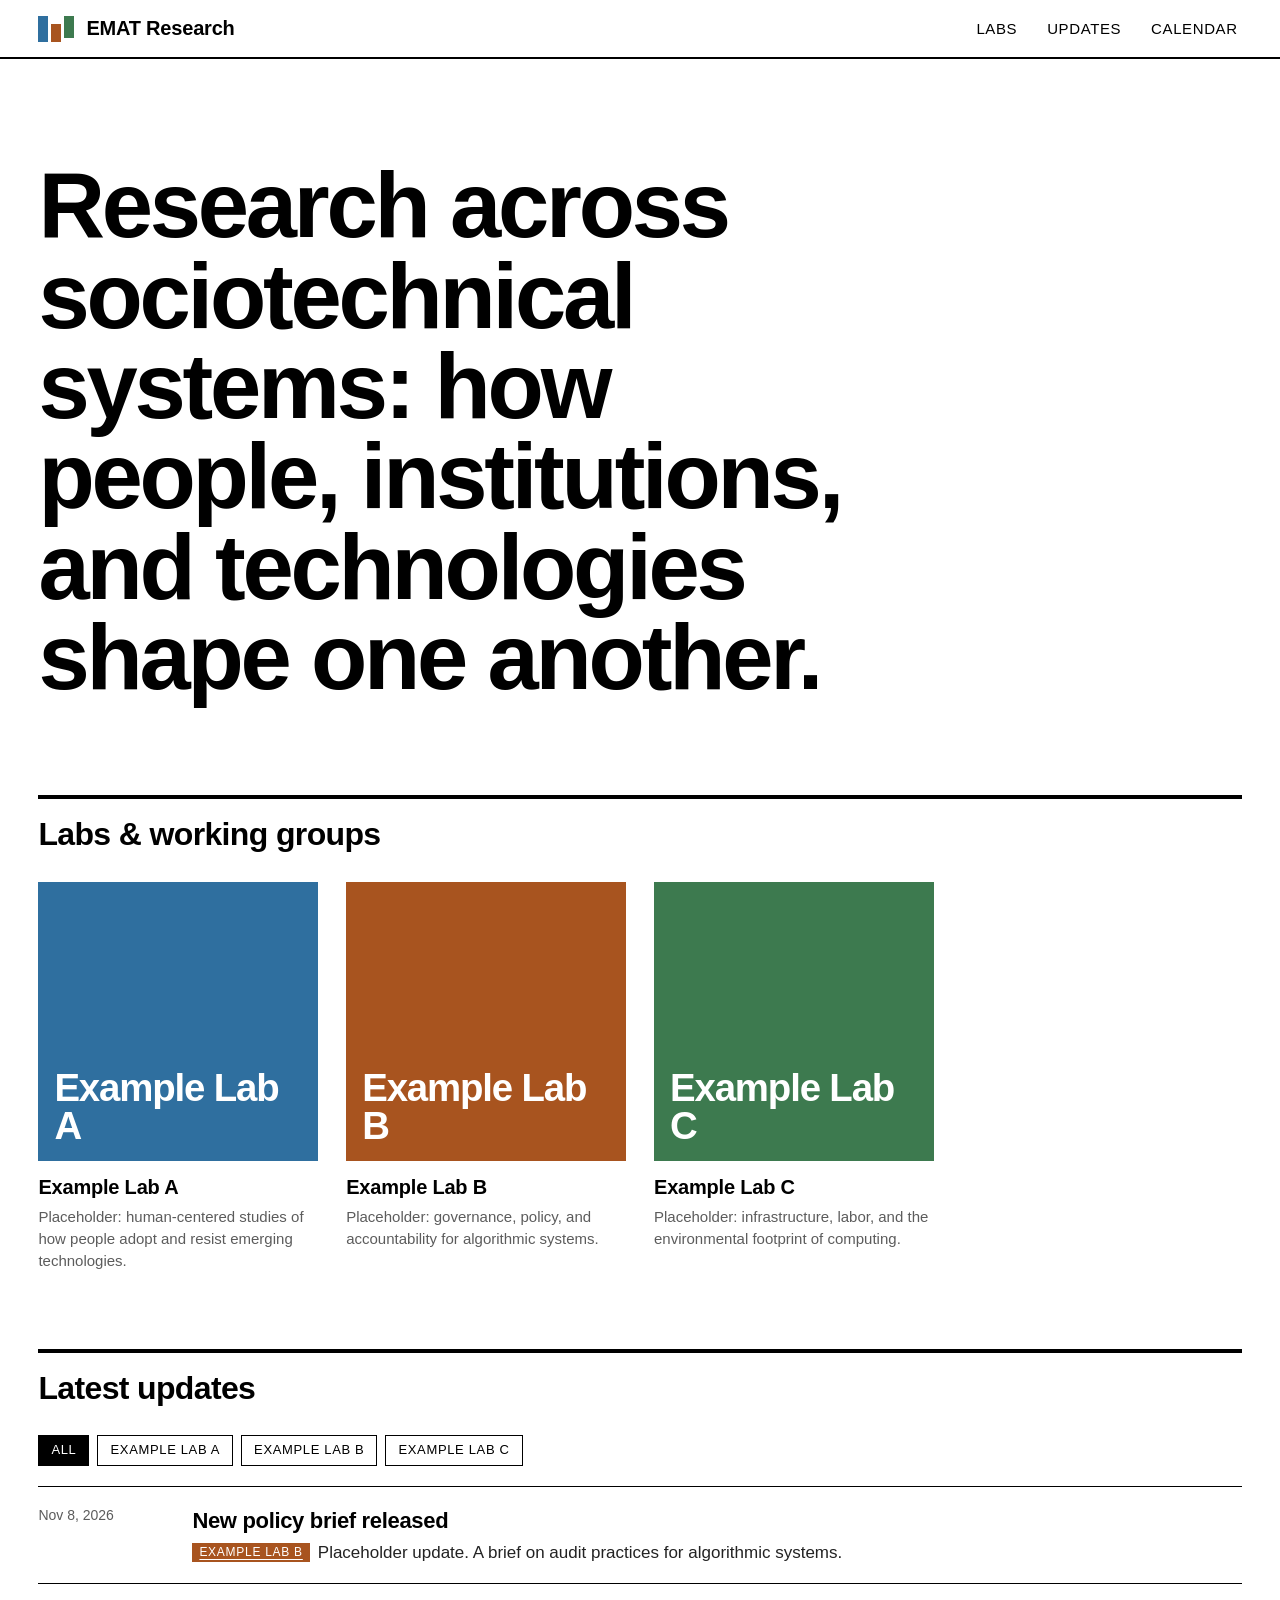
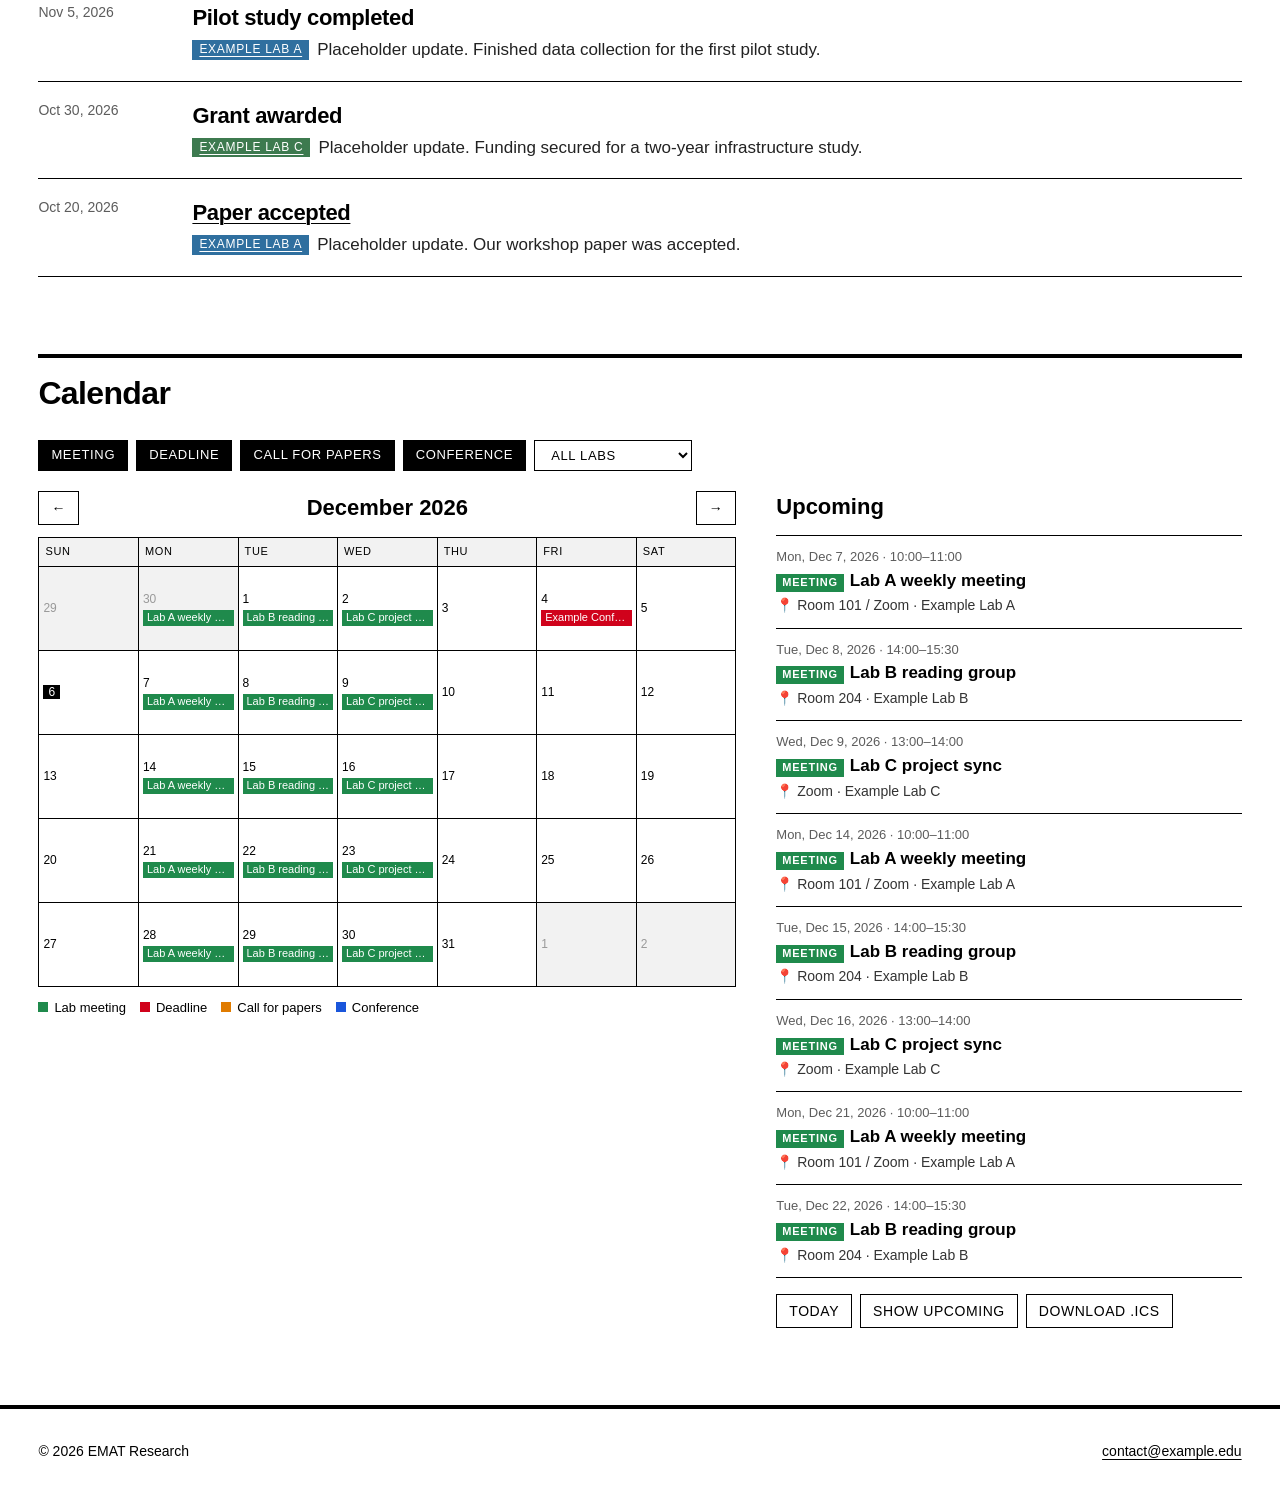
==== index.html @ 13637b11 "init" ====
<!doctype html>
<html lang="en">
<head>
  <meta charset="utf-8">
  <meta name="viewport" content="width=device-width, initial-scale=1">
  <title>EMAT Research</title>
  <meta name="description" content="Research group working across sociotechnical systems: labs, updates, and calendar.">
  <link rel="stylesheet" href="assets/css/style.css">
</head>
<body>
  <a class="skip" href="#main">Skip to content</a>
  <header id="site-header"></header>

  <main id="main">
    <div class="wrap">
      <div class="hero">
        <h1 id="hero-title">Research across sociotechnical systems.</h1>
        <p id="hero-sub"></p>
      </div>

      <section id="labs" aria-labelledby="labs-h">
        <div class="sec-head"><h2 id="labs-h">Labs &amp; working groups</h2></div>
        <div class="grid" id="labs-grid"></div>
      </section>

      <section id="updates" aria-labelledby="updates-h">
        <div class="sec-head"><h2 id="updates-h">Latest updates</h2></div>
        <div class="chips" id="update-chips"></div>
        <ul class="updates" id="updates-list"></ul>
      </section>

      <section id="calendar" aria-labelledby="cal-h">
        <div class="sec-head"><h2 id="cal-h">Calendar</h2></div>
        <div class="chips" id="cal-filters"></div>
        <div class="cal-layout">
          <div>
            <div class="cal-bar">
              <button class="btn" id="cal-prev" aria-label="Previous month">←</button>
              <h3 id="cal-title" aria-live="polite"></h3>
              <button class="btn" id="cal-next" aria-label="Next month">→</button>
            </div>
            <div class="cal-grid" id="cal-grid"></div>
            <div class="legend">
              <span style="--c:var(--meeting)">Lab meeting</span>
              <span style="--c:var(--deadline)">Deadline</span>
              <span style="--c:var(--cfp)">Call for papers</span>
              <span style="--c:var(--conference)">Conference</span>
            </div>
          </div>
          <div class="agenda">
            <h3 id="agenda-title">Upcoming</h3>
            <ul class="updates" id="agenda-list" style="list-style:none;padding:0;margin:0"></ul>
            <div class="agenda-actions">
              <button class="btn" id="cal-today">Today</button>
              <button class="btn" id="agenda-clear" hidden>Show upcoming</button>
              <button class="btn" id="cal-ics">Download .ics</button>
            </div>
          </div>
        </div>
      </section>
    </div>
  </main>

  <footer id="site-footer"></footer>
  <script src="assets/js/site.js" data-root="./"></script>
  <script src="assets/js/home.js"></script>
</body>
</html>
---- assets/css/style.css ----
/* Design language: stark black/white, large neo-grotesque type, hard rules,
   square tiles, colored block accents. */
:root {
  --bg: #fff;
  --fg: #000;
  --muted: #5c5c5c;
  --line: #000;
  --soft: #f2f2f2;
  --deadline: #d0021b;
  --cfp: #e07b00;
  --conference: #1a56db;
  --meeting: #1f8a4c;
  --gutter: clamp(16px, 3vw, 40px);
  --max: 1280px;
  --font: "Helvetica Neue", Helvetica, Arial, "Liberation Sans", sans-serif;
}
* { box-sizing: border-box; }
html { scroll-behavior: smooth; }
body {
  margin: 0; background: var(--bg); color: var(--fg);
  font-family: var(--font); font-size: 17px; line-height: 1.45;
  -webkit-font-smoothing: antialiased;
}
a { color: inherit; text-decoration-thickness: 1px; text-underline-offset: 3px; }
a:hover { background: var(--fg); color: var(--bg); text-decoration: none; }
:focus-visible { outline: 3px solid var(--conference); outline-offset: 2px; }
.wrap { max-width: var(--max); margin: 0 auto; padding: 0 var(--gutter); }
.skip { position: absolute; left: -999px; top: 0; background: #000; color: #fff; padding: 8px 12px; z-index: 100; }
.skip:focus { left: 0; }

/* Header */
.site-header { border-bottom: 2px solid var(--line); }
.site-header .wrap { display: flex; align-items: center; justify-content: space-between; gap: 24px; padding-top: 14px; padding-bottom: 14px; flex-wrap: wrap; }
.brand { display: flex; align-items: center; gap: 12px; font-weight: 700; font-size: 20px; letter-spacing: -0.01em; text-decoration: none; }
.brand:hover { background: none; color: inherit; }
.blocks { display: grid; grid-template-columns: repeat(3, 10px); gap: 3px; }
.blocks i { width: 10px; height: 26px; display: block; }
.blocks i:nth-child(1) { background: #2f6f9f; }
.blocks i:nth-child(2) { background: #a8541f; height: 18px; align-self: end; }
.blocks i:nth-child(3) { background: #3d7a4f; height: 22px; align-self: start; }
.nav { display: flex; gap: 22px; font-size: 15px; text-transform: uppercase; letter-spacing: .04em; }
.nav a { text-decoration: none; padding: 2px 4px; }
.nav a[aria-current="page"] { text-decoration: underline; }

/* Hero */
.hero { padding: clamp(40px, 8vw, 110px) 0 clamp(32px, 5vw, 64px); }
.hero h1 { font-size: clamp(38px, 7.2vw, 104px); line-height: .98; letter-spacing: -0.035em; margin: 0; font-weight: 700; max-width: 16ch; }
.hero p { font-size: clamp(18px, 2vw, 24px); max-width: 44ch; margin: 28px 0 0; color: var(--muted); }

/* Sections */
section { padding: 0 0 clamp(40px, 6vw, 80px); }
.sec-head { display: flex; justify-content: space-between; align-items: baseline; border-top: 4px solid var(--line); padding-top: 12px; margin-bottom: 24px; gap: 16px; }
.sec-head h2 { margin: 0; font-size: clamp(22px, 2.6vw, 32px); letter-spacing: -0.02em; }
.sec-head .more { font-size: 14px; text-transform: uppercase; letter-spacing: .05em; }
.label { font-size: 12px; text-transform: uppercase; letter-spacing: .08em; color: var(--muted); }

/* Lab cards */
.grid { display: grid; grid-template-columns: repeat(auto-fill, minmax(260px, 1fr)); gap: 28px; }
.card { display: block; text-decoration: none; }
.card:hover { background: none; color: inherit; }
.card .tile { aspect-ratio: 1; display: flex; align-items: flex-end; padding: 16px; color: #fff; font-size: clamp(26px, 3vw, 40px); font-weight: 700; letter-spacing: -0.03em; line-height: 1; transition: transform .15s; }
.card:hover .tile { transform: translate(-4px, -4px); box-shadow: 4px 4px 0 #000; }
.card h3 { margin: 12px 0 4px; font-size: 20px; letter-spacing: -0.01em; }
.card p { margin: 0; color: var(--muted); font-size: 15px; }

/* Updates */
.chips { display: flex; flex-wrap: wrap; gap: 8px; margin-bottom: 20px; }
.chip { font: inherit; font-size: 13px; text-transform: uppercase; letter-spacing: .05em; border: 1px solid #000; background: #fff; color: #000; padding: 5px 12px; cursor: pointer; }
.chip[aria-pressed="true"] { background: #000; color: #fff; }
.updates { list-style: none; margin: 0; padding: 0; }
.update { display: grid; grid-template-columns: 130px 1fr; gap: 8px 24px; padding: 18px 0; border-top: 1px solid #000; }
.update:last-child { border-bottom: 1px solid #000; }
.update time { font-size: 14px; color: var(--muted); font-variant-numeric: tabular-nums; }
.update h3 { margin: 0 0 4px; font-size: 22px; letter-spacing: -0.015em; }
.update p { margin: 0; color: #222; }
.tag { display: inline-block; font-size: 12px; text-transform: uppercase; letter-spacing: .06em; padding: 1px 7px; color: #fff; margin-right: 8px; vertical-align: 2px; }
.empty { color: var(--muted); padding: 16px 0; }

/* Calendar */
.cal-layout { display: grid; grid-template-columns: minmax(0, 3fr) minmax(0, 2fr); gap: 40px; }
.cal-bar { display: flex; align-items: center; justify-content: space-between; margin-bottom: 12px; gap: 8px; }
.cal-bar h3 { margin: 0; font-size: 22px; min-width: 9ch; text-align: center; }
.btn { font: inherit; font-size: 14px; border: 1px solid #000; background: #fff; padding: 6px 12px; cursor: pointer; text-transform: uppercase; letter-spacing: .04em; color: #000; text-decoration: none; display: inline-block; }
.btn:hover { background: #000; color: #fff; }
.cal-grid { display: grid; grid-template-columns: repeat(7, minmax(0, 1fr)); border-top: 1px solid #000; border-left: 1px solid #000; }
.cal-dow { font-size: 11px; text-transform: uppercase; letter-spacing: .06em; padding: 6px; border-right: 1px solid #000; border-bottom: 1px solid #000; background: var(--soft); }
.cal-day { min-height: 84px; padding: 4px; border-right: 1px solid #000; border-bottom: 1px solid #000; font-size: 12px; position: relative; background: #fff; text-align: left; font-family: inherit; cursor: default; color: #000; border-top: 0; border-left: 0; }
.cal-day.out { background: var(--soft); color: #999; }
.cal-day.today .n { background: #000; color: #fff; padding: 0 5px; }
.cal-day.has { cursor: pointer; }
.cal-day.has:hover { background: #fffbe0; }
.cal-day.sel { outline: 3px solid #000; outline-offset: -3px; }
.cal-day .n { font-variant-numeric: tabular-nums; display: inline-block; margin-bottom: 2px; }
.pip { display: block; font-size: 11px; line-height: 1.25; padding: 1px 4px; margin-top: 2px; color: #fff; white-space: nowrap; overflow: hidden; text-overflow: ellipsis; }
.pip.meeting { background: var(--meeting); } .pip.deadline { background: var(--deadline); }
.pip.cfp { background: var(--cfp); } .pip.conference { background: var(--conference); }
.legend { display: flex; flex-wrap: wrap; gap: 14px; font-size: 13px; margin-top: 12px; }
.legend span::before { content: ""; display: inline-block; width: 10px; height: 10px; margin-right: 6px; background: var(--c); }
.agenda h3 { margin: 0 0 12px; font-size: 22px; }
.ev { padding: 12px 0; border-top: 1px solid #000; }
.ev:last-child { border-bottom: 1px solid #000; }
.ev .when { font-size: 13px; color: var(--muted); font-variant-numeric: tabular-nums; }
.ev .t { font-weight: 700; font-size: 17px; margin: 2px 0; }
.ev .meta { font-size: 14px; color: #333; }
.type { display: inline-block; font-size: 11px; text-transform: uppercase; letter-spacing: .07em; padding: 1px 6px; color: #fff; margin-right: 6px; }
.type.meeting { background: var(--meeting); } .type.deadline { background: var(--deadline); }
.type.cfp { background: var(--cfp); } .type.conference { background: var(--conference); }
.agenda-actions { margin-top: 16px; display: flex; gap: 8px; flex-wrap: wrap; }

/* Lab page */
.lab-hero { padding: clamp(32px, 6vw, 80px) 0 40px; }
.lab-hero .block { width: 64px; height: 64px; margin-bottom: 24px; }
.lab-hero h1 { font-size: clamp(36px, 6vw, 84px); letter-spacing: -0.035em; line-height: 1; margin: 0 0 16px; }
.lab-hero p { font-size: clamp(18px, 2vw, 24px); max-width: 52ch; margin: 0; color: var(--muted); }
.prose { max-width: 70ch; }
.two-col { display: grid; grid-template-columns: 3fr 2fr; gap: 40px; }

/* Footer */
.site-footer { border-top: 4px solid var(--line); padding: 32px 0 48px; font-size: 14px; }
.site-footer .wrap { display: flex; justify-content: space-between; gap: 24px; flex-wrap: wrap; }

@media (max-width: 860px) {
  .cal-layout, .two-col { grid-template-columns: 1fr; }
  .update { grid-template-columns: 1fr; }
  .cal-day { min-height: 58px; }
  .pip { font-size: 0; height: 6px; padding: 0; }  /* dots only on small screens; agenda lists details */
}
@media (prefers-reduced-motion: reduce) { html { scroll-behavior: auto; } .card .tile { transition: none; } }
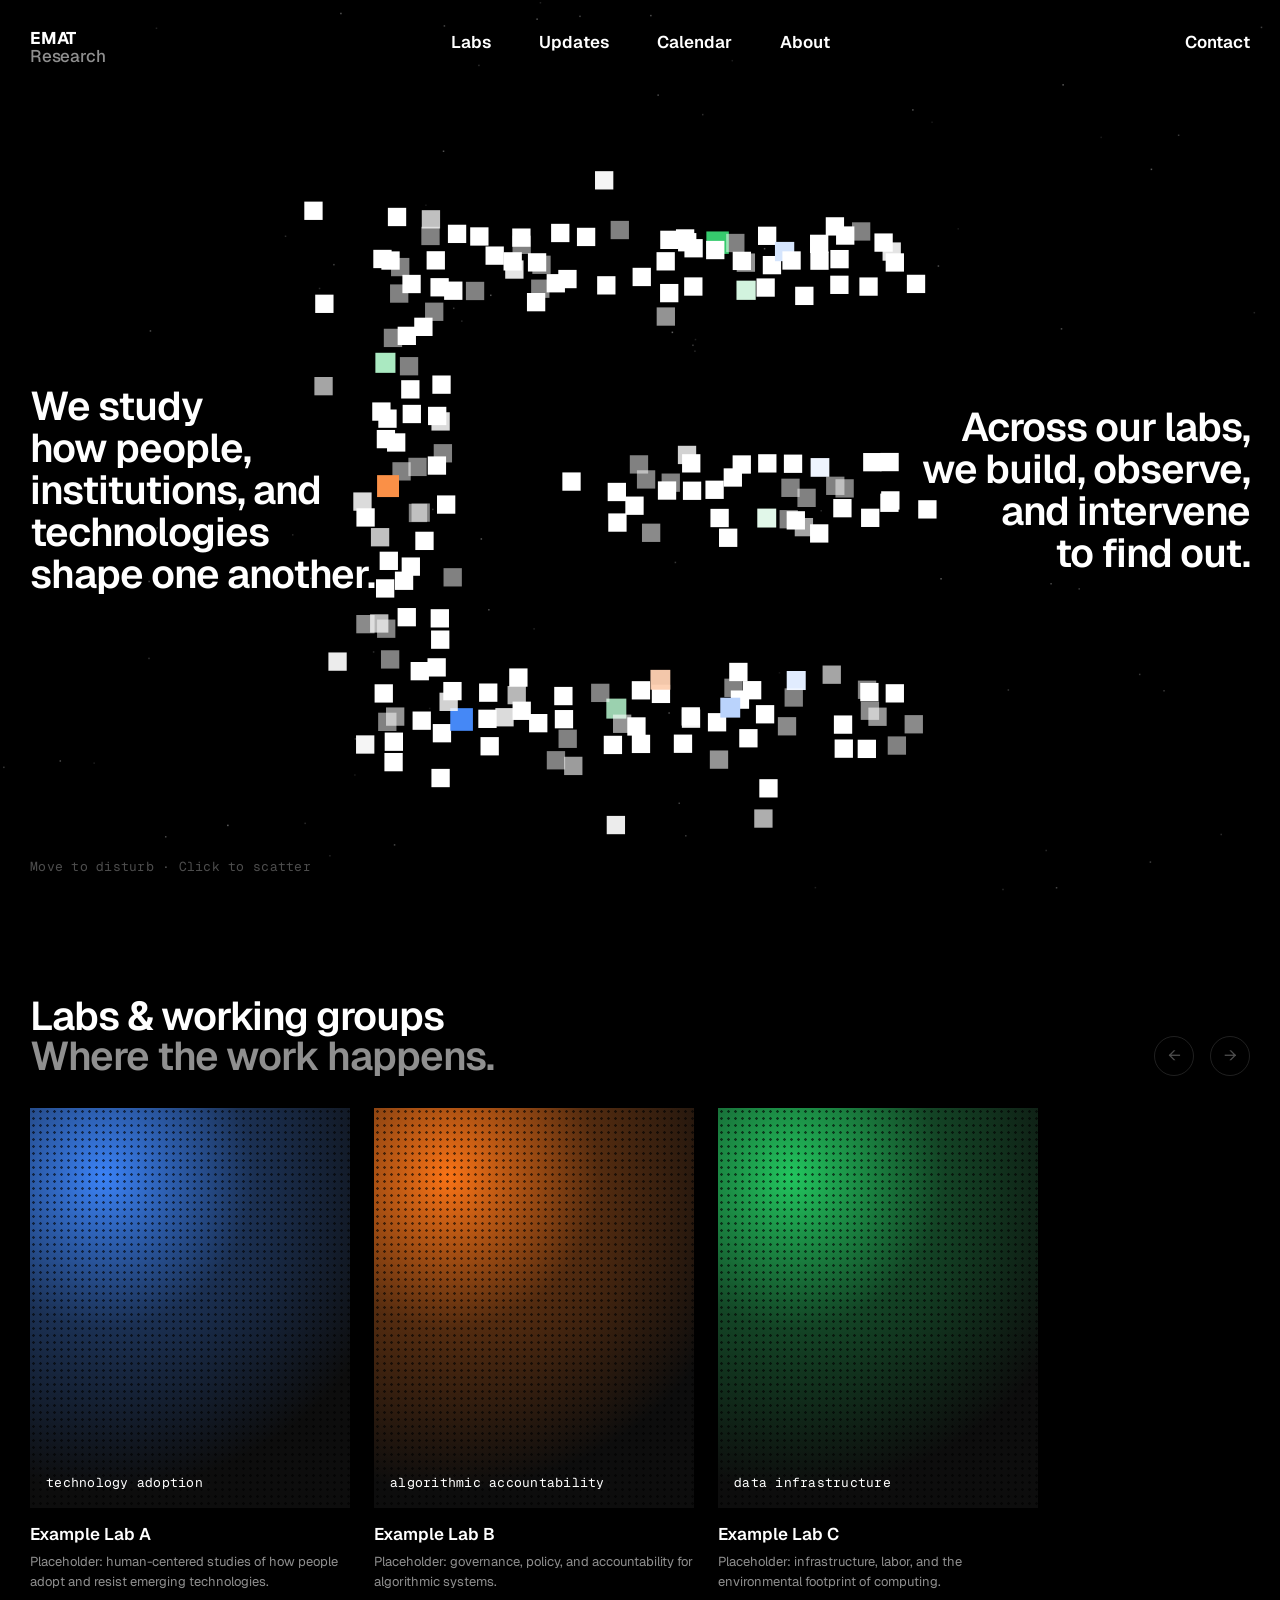
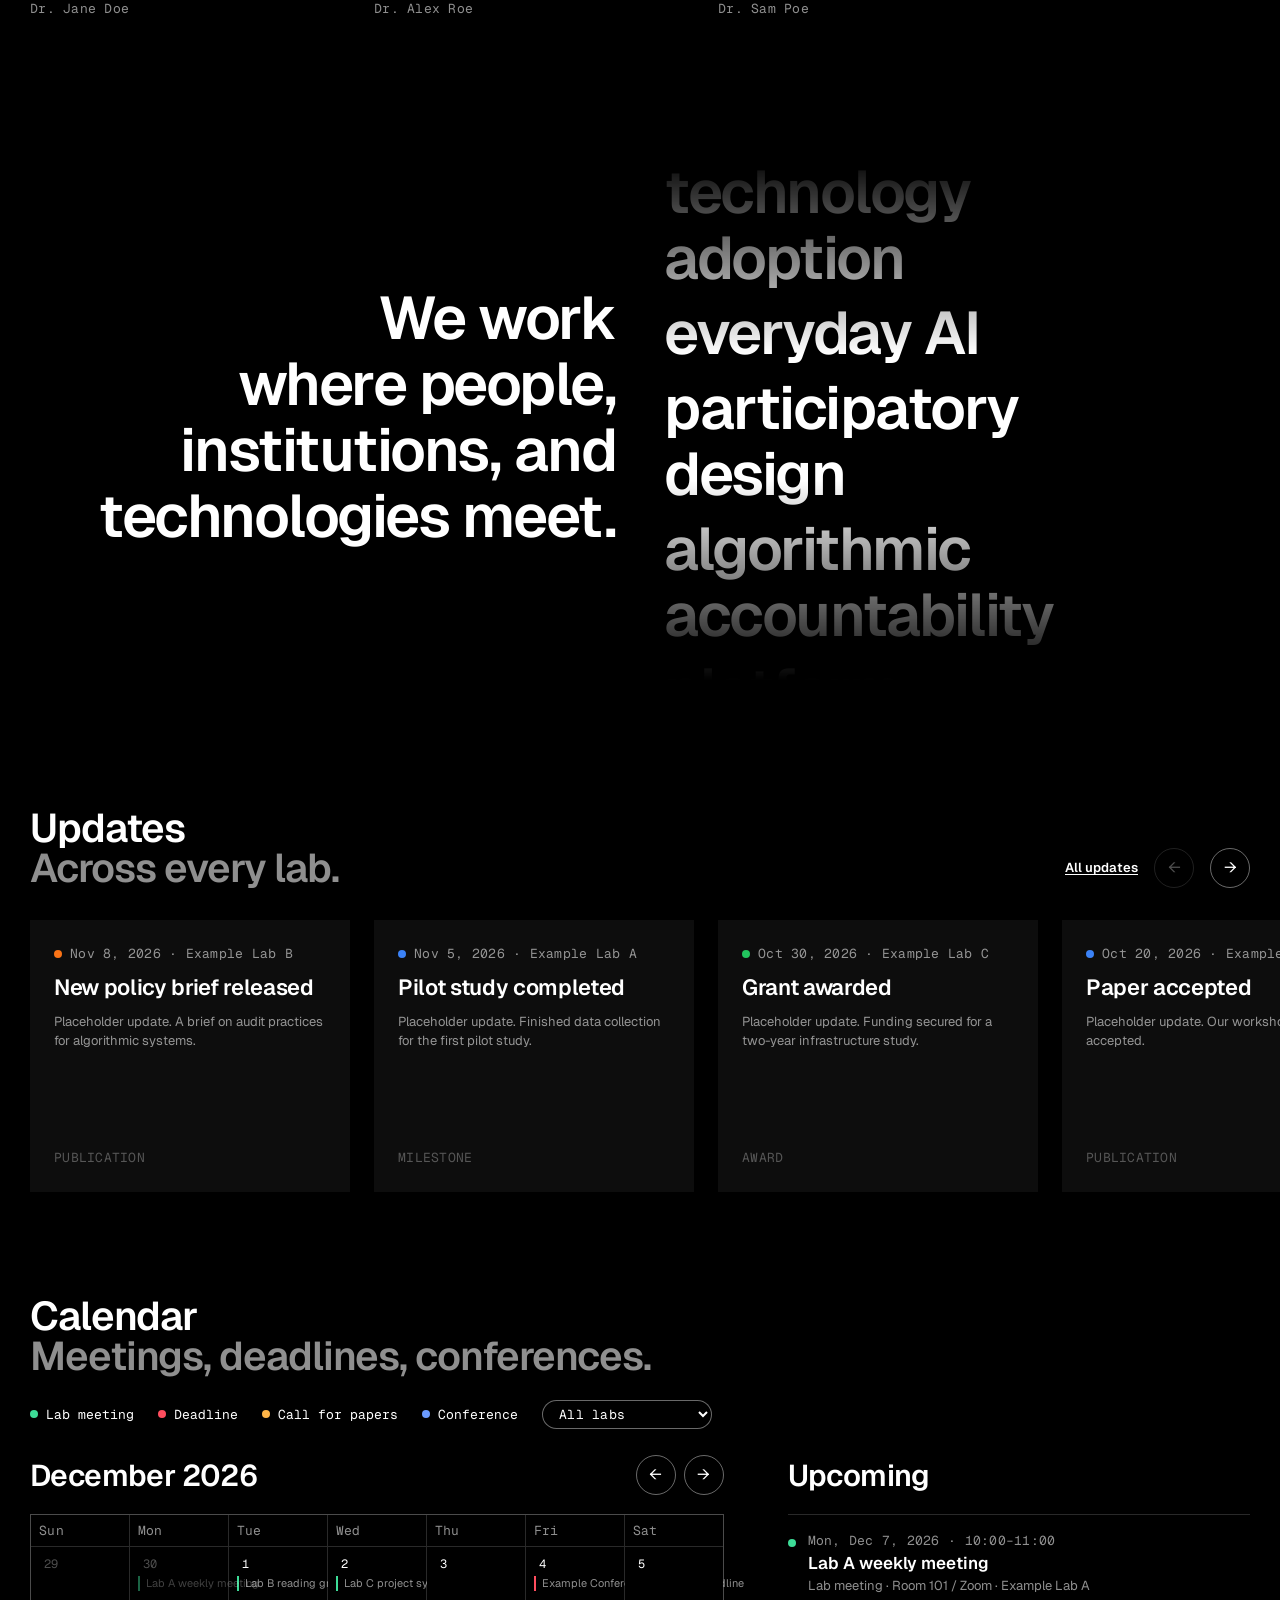
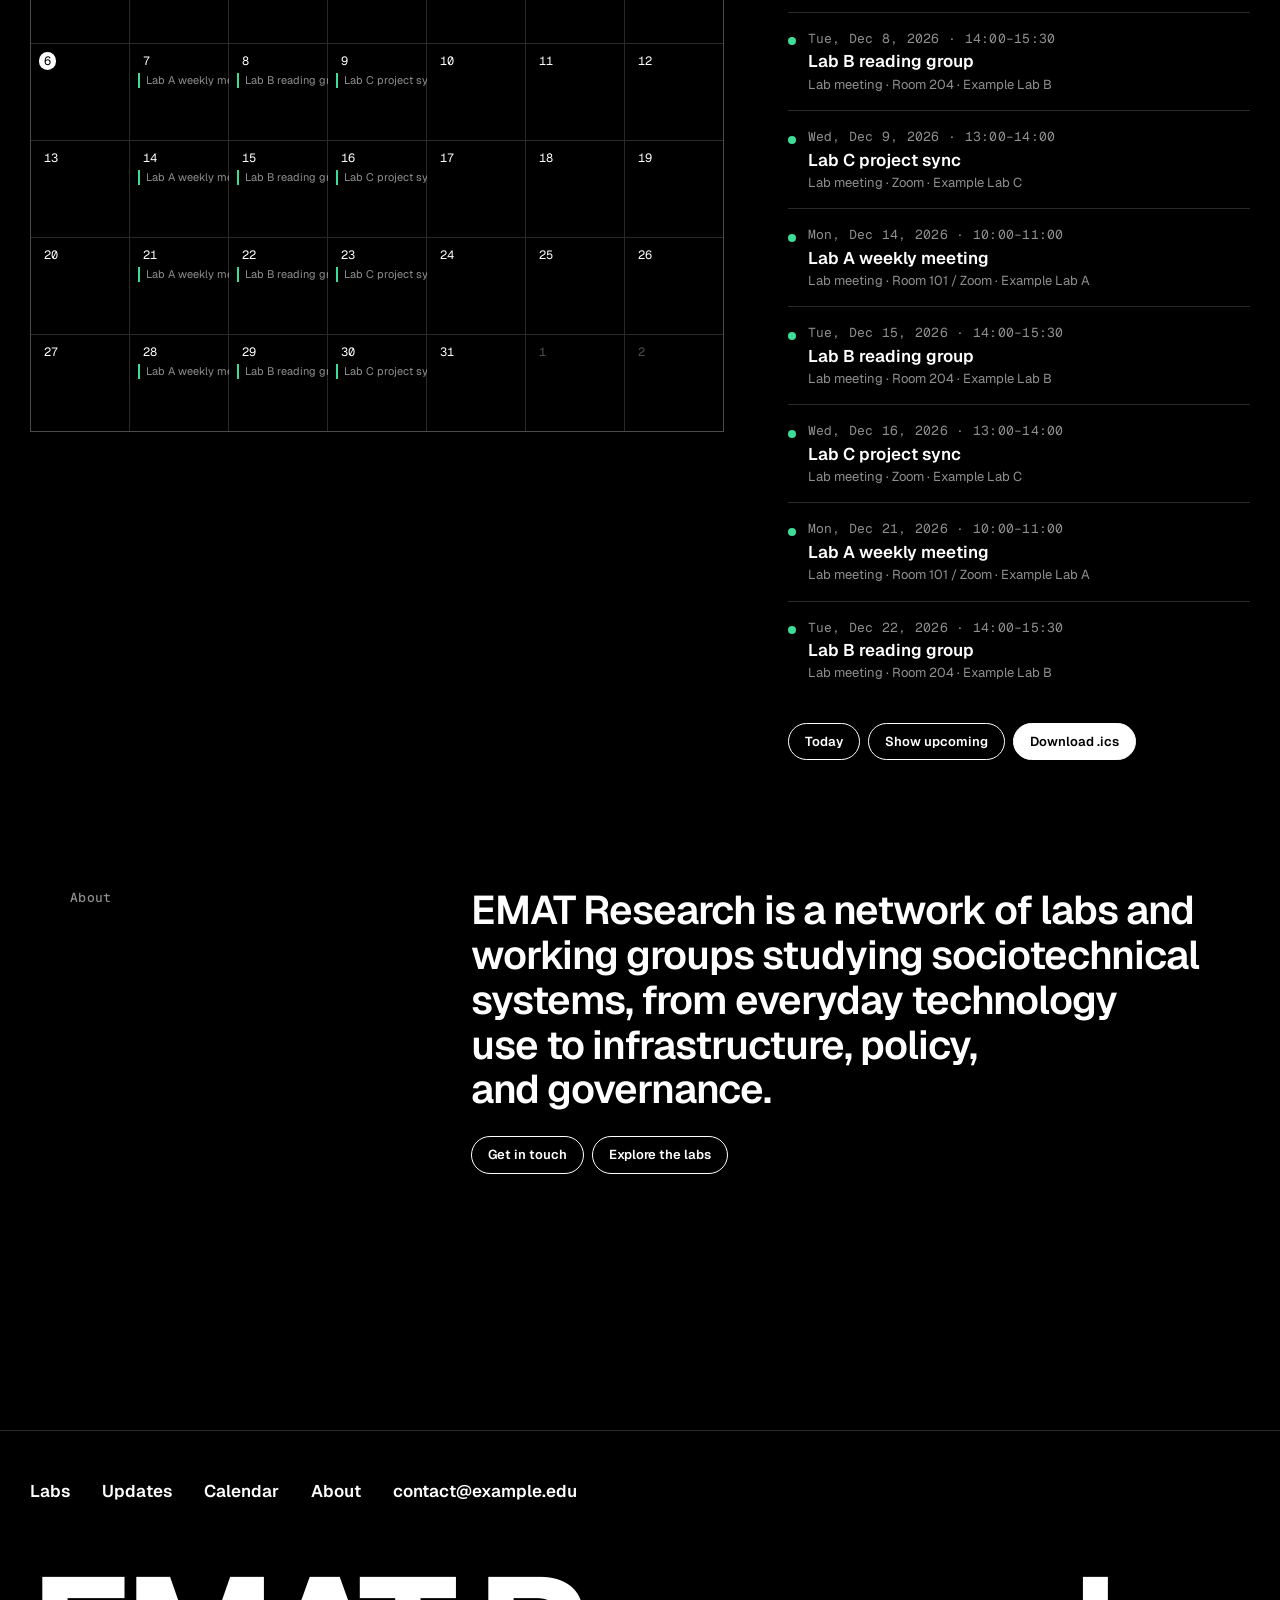
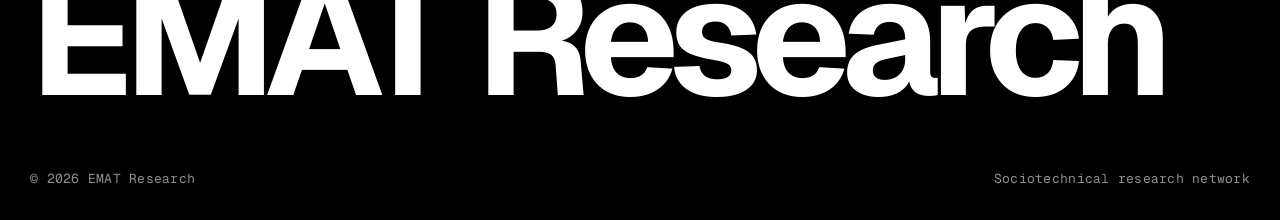
==== commit 4f6c4de6: "restyle" ====
--- a/index.html
+++ b/index.html
@@ -4,7 +4,11 @@
   <meta charset="utf-8">
   <meta name="viewport" content="width=device-width, initial-scale=1">
   <title>EMAT Research</title>
-  <meta name="description" content="Research group working across sociotechnical systems: labs, updates, and calendar.">
+  <meta name="description" content="A network of labs and working groups researching sociotechnical systems.">
+  <meta name="theme-color" content="#000000">
+  <link rel="preconnect" href="https://fonts.googleapis.com">
+  <link rel="preconnect" href="https://fonts.gstatic.com" crossorigin>
+  <link rel="stylesheet" href="https://fonts.googleapis.com/css2?family=Geist:wght@400;500;600;700&family=Geist+Mono:wght@400;500&display=swap">
   <link rel="stylesheet" href="assets/css/style.css">
 </head>
 <body>
@@ -12,57 +16,82 @@
   <header id="site-header"></header>
 
   <main id="main">
-    <div class="wrap">
-      <div class="hero">
-        <h1 id="hero-title">Research across sociotechnical systems.</h1>
-        <p id="hero-sub"></p>
+    <section class="hero" id="hero">
+      <h1 class="sr-only">EMAT Research</h1>
+      <canvas class="hero__canvas" aria-hidden="true"></canvas>
+      <div class="hero__mark" data-mark-anchor role="img" aria-label="Interactive group logo made of particles"></div>
+      <div class="hero__headline" id="hero-headline"></div>
+      <p class="hero__hint mono">Move to disturb · Click to scatter</p>
+    </section>
+
+    <section class="sec" id="labs" aria-labelledby="labs-h">
+      <div class="sec-head">
+        <h2 id="labs-h">Labs &amp; working groups <span>Where the work happens.</span></h2>
+        <div class="sec-tools">
+          <button class="arrow" data-rail="prev" aria-label="Scroll labs left">←</button>
+          <button class="arrow" data-rail="next" aria-label="Scroll labs right">→</button>
+        </div>
       </div>
+      <div class="rail"><ul class="rail__list" id="labs-list"></ul></div>
+    </section>
 
-      <section id="labs" aria-labelledby="labs-h">
-        <div class="sec-head"><h2 id="labs-h">Labs &amp; working groups</h2></div>
-        <div class="grid" id="labs-grid"></div>
-      </section>
+    <section class="themes" aria-labelledby="themes-h">
+      <h2 class="themes__lede" id="themes-h">We work where people, institutions, and technologies meet.</h2>
+      <div class="themes__window"><div class="themes__track" id="themes-track"></div></div>
+    </section>
 
-      <section id="updates" aria-labelledby="updates-h">
-        <div class="sec-head"><h2 id="updates-h">Latest updates</h2></div>
-        <div class="chips" id="update-chips"></div>
-        <ul class="updates" id="updates-list"></ul>
-      </section>
+    <section class="sec" id="updates" aria-labelledby="updates-h">
+      <div class="sec-head">
+        <h2 id="updates-h">Updates <span>Across every lab.</span></h2>
+        <div class="sec-tools">
+          <a class="more" href="updates/">All updates</a>
+          <button class="arrow" data-rail="prev" aria-label="Scroll updates left">←</button>
+          <button class="arrow" data-rail="next" aria-label="Scroll updates right">→</button>
+        </div>
+      </div>
+      <div class="rail"><ul class="rail__list" id="updates-list"></ul></div>
+    </section>
 
-      <section id="calendar" aria-labelledby="cal-h">
-        <div class="sec-head"><h2 id="cal-h">Calendar</h2></div>
-        <div class="chips" id="cal-filters"></div>
+    <section class="sec" id="calendar" aria-labelledby="cal-h">
+      <div class="sec-head"><h2 id="cal-h">Calendar <span>Meetings, deadlines, conferences.</span></h2></div>
+      <div class="cal">
+        <div class="cal-filters mono" id="cal-filters"></div>
         <div class="cal-layout">
           <div>
             <div class="cal-bar">
-              <button class="btn" id="cal-prev" aria-label="Previous month">←</button>
               <h3 id="cal-title" aria-live="polite"></h3>
-              <button class="btn" id="cal-next" aria-label="Next month">→</button>
+              <div>
+                <button class="arrow" id="cal-prev" aria-label="Previous month">←</button>
+                <button class="arrow" id="cal-next" aria-label="Next month">→</button>
+              </div>
             </div>
             <div class="cal-grid" id="cal-grid"></div>
-            <div class="legend">
-              <span style="--c:var(--meeting)">Lab meeting</span>
-              <span style="--c:var(--deadline)">Deadline</span>
-              <span style="--c:var(--cfp)">Call for papers</span>
-              <span style="--c:var(--conference)">Conference</span>
-            </div>
           </div>
           <div class="agenda">
             <h3 id="agenda-title">Upcoming</h3>
-            <ul class="updates" id="agenda-list" style="list-style:none;padding:0;margin:0"></ul>
-            <div class="agenda-actions">
+            <ul class="evlist" id="agenda-list"></ul>
+            <div class="actions">
               <button class="btn" id="cal-today">Today</button>
               <button class="btn" id="agenda-clear" hidden>Show upcoming</button>
-              <button class="btn" id="cal-ics">Download .ics</button>
+              <button class="btn btn--solid" id="cal-ics">Download .ics</button>
             </div>
           </div>
         </div>
-      </section>
-    </div>
+      </div>
+    </section>
+
+    <section class="about" id="about" aria-labelledby="about-h">
+      <h2 class="mono muted" id="about-h" style="margin:0;font-weight:500">About</h2>
+      <div>
+        <p id="about-text"></p>
+        <div class="actions" id="about-actions"></div>
+      </div>
+    </section>
   </main>
 
   <footer id="site-footer"></footer>
   <script src="assets/js/site.js" data-root="./"></script>
+  <script src="assets/js/mark.js"></script>
   <script src="assets/js/home.js"></script>
 </body>
 </html>
--- a/assets/css/style.css
+++ b/assets/css/style.css
@@ -1,128 +1,296 @@
-/* Design language: stark black/white, large neo-grotesque type, hard rules,
-   square tiles, colored block accents. */
+/* Dark, type-led layout modeled on media.mit.edu: absolute header over a full-bleed
+   interactive hero, scroll-snap card rails, rotating topic list, minimal ornament. */
 :root {
-  --bg: #fff;
-  --fg: #000;
-  --muted: #5c5c5c;
-  --line: #000;
-  --soft: #f2f2f2;
-  --deadline: #d0021b;
-  --cfp: #e07b00;
-  --conference: #1a56db;
-  --meeting: #1f8a4c;
-  --gutter: clamp(16px, 3vw, 40px);
-  --max: 1280px;
-  --font: "Helvetica Neue", Helvetica, Arial, "Liberation Sans", sans-serif;
-}
+  color-scheme: dark;
+  --bg: #000;
+  --surface: #0d0d0d;
+  --surface-2: #161616;
+  --fg: #fff;
+  --muted: rgb(255 255 255 / 0.56);
+  --faint: rgb(255 255 255 / 0.3);
+  --hair: rgb(255 255 255 / 0.16);
+  --hair-strong: rgb(255 255 255 / 0.41);
+
+  --meeting: #3ddc97;
+  --deadline: #ff4d5e;
+  --cfp: #ffb547;
+  --conference: #6b9bff;
+
+  --s1: .25rem; --s2: .5rem; --s3: .75rem; --s4: 1rem; --s5: 1.5rem;
+  --s6: 2rem; --s7: 3rem; --s8: 4rem; --s9: 6rem; --s10: 8rem;
+  --margin: 1rem;
+  --gap: 1rem;
+
+  --font: "Geist", "Inter", system-ui, -apple-system, "Segoe UI", sans-serif;
+  --mono: "Geist Mono", ui-monospace, "SFMono-Regular", Menlo, Consolas, monospace;
+  --t-small: .8125rem;
+  --t-body: 1rem;
+  --t-heading: 1.5rem;
+  --t-feature: 1.875rem;
+  --t-display: 2.5rem;
+  --mark: clamp(280px, 150px + 30vw, 560px);
+}
+@media (width >= 48rem) {
+  :root { --margin: 1.875rem; --gap: 1.5rem; --t-body: 1.0625rem; --t-heading: 1.875rem; --t-feature: 2.5rem; --t-display: 3.75rem; }
+}
+
 * { box-sizing: border-box; }
 html { scroll-behavior: smooth; }
 body {
   margin: 0; background: var(--bg); color: var(--fg);
-  font-family: var(--font); font-size: 17px; line-height: 1.45;
-  -webkit-font-smoothing: antialiased;
-}
-a { color: inherit; text-decoration-thickness: 1px; text-underline-offset: 3px; }
-a:hover { background: var(--fg); color: var(--bg); text-decoration: none; }
-:focus-visible { outline: 3px solid var(--conference); outline-offset: 2px; }
-.wrap { max-width: var(--max); margin: 0 auto; padding: 0 var(--gutter); }
-.skip { position: absolute; left: -999px; top: 0; background: #000; color: #fff; padding: 8px 12px; z-index: 100; }
+  font: 400 var(--t-body)/1.5 var(--font);
+  -webkit-font-smoothing: antialiased; text-rendering: optimizeLegibility;
+}
+a { color: inherit; text-underline-offset: .18em; text-decoration-thickness: 1px; }
+a:hover { text-decoration: none; }
+button { font: inherit; color: inherit; }
+:focus-visible { outline: 2px solid var(--fg); outline-offset: 3px; }
+::selection { background: var(--fg); color: var(--bg); }
+.mono { font-family: var(--mono); font-size: var(--t-small); letter-spacing: .02em; }
+.muted { color: var(--muted); }
+.sr-only { position: absolute; width: 1px; height: 1px; overflow: hidden; clip: rect(0 0 0 0); white-space: nowrap; }
+.skip { position: absolute; left: -999px; top: 0; z-index: 100; background: var(--fg); color: var(--bg); padding: 8px 12px; }
 .skip:focus { left: 0; }
 
-/* Header */
-.site-header { border-bottom: 2px solid var(--line); }
-.site-header .wrap { display: flex; align-items: center; justify-content: space-between; gap: 24px; padding-top: 14px; padding-bottom: 14px; flex-wrap: wrap; }
-.brand { display: flex; align-items: center; gap: 12px; font-weight: 700; font-size: 20px; letter-spacing: -0.01em; text-decoration: none; }
-.brand:hover { background: none; color: inherit; }
-.blocks { display: grid; grid-template-columns: repeat(3, 10px); gap: 3px; }
-.blocks i { width: 10px; height: 26px; display: block; }
-.blocks i:nth-child(1) { background: #2f6f9f; }
-.blocks i:nth-child(2) { background: #a8541f; height: 18px; align-self: end; }
-.blocks i:nth-child(3) { background: #3d7a4f; height: 22px; align-self: start; }
-.nav { display: flex; gap: 22px; font-size: 15px; text-transform: uppercase; letter-spacing: .04em; }
-.nav a { text-decoration: none; padding: 2px 4px; }
-.nav a[aria-current="page"] { text-decoration: underline; }
-
-/* Hero */
-.hero { padding: clamp(40px, 8vw, 110px) 0 clamp(32px, 5vw, 64px); }
-.hero h1 { font-size: clamp(38px, 7.2vw, 104px); line-height: .98; letter-spacing: -0.035em; margin: 0; font-weight: 700; max-width: 16ch; }
-.hero p { font-size: clamp(18px, 2vw, 24px); max-width: 44ch; margin: 28px 0 0; color: var(--muted); }
-
-/* Sections */
-section { padding: 0 0 clamp(40px, 6vw, 80px); }
-.sec-head { display: flex; justify-content: space-between; align-items: baseline; border-top: 4px solid var(--line); padding-top: 12px; margin-bottom: 24px; gap: 16px; }
-.sec-head h2 { margin: 0; font-size: clamp(22px, 2.6vw, 32px); letter-spacing: -0.02em; }
-.sec-head .more { font-size: 14px; text-transform: uppercase; letter-spacing: .05em; }
-.label { font-size: 12px; text-transform: uppercase; letter-spacing: .08em; color: var(--muted); }
-
-/* Lab cards */
-.grid { display: grid; grid-template-columns: repeat(auto-fill, minmax(260px, 1fr)); gap: 28px; }
-.card { display: block; text-decoration: none; }
-.card:hover { background: none; color: inherit; }
-.card .tile { aspect-ratio: 1; display: flex; align-items: flex-end; padding: 16px; color: #fff; font-size: clamp(26px, 3vw, 40px); font-weight: 700; letter-spacing: -0.03em; line-height: 1; transition: transform .15s; }
-.card:hover .tile { transform: translate(-4px, -4px); box-shadow: 4px 4px 0 #000; }
-.card h3 { margin: 12px 0 4px; font-size: 20px; letter-spacing: -0.01em; }
-.card p { margin: 0; color: var(--muted); font-size: 15px; }
-
-/* Updates */
-.chips { display: flex; flex-wrap: wrap; gap: 8px; margin-bottom: 20px; }
-.chip { font: inherit; font-size: 13px; text-transform: uppercase; letter-spacing: .05em; border: 1px solid #000; background: #fff; color: #000; padding: 5px 12px; cursor: pointer; }
-.chip[aria-pressed="true"] { background: #000; color: #fff; }
-.updates { list-style: none; margin: 0; padding: 0; }
-.update { display: grid; grid-template-columns: 130px 1fr; gap: 8px 24px; padding: 18px 0; border-top: 1px solid #000; }
-.update:last-child { border-bottom: 1px solid #000; }
-.update time { font-size: 14px; color: var(--muted); font-variant-numeric: tabular-nums; }
-.update h3 { margin: 0 0 4px; font-size: 22px; letter-spacing: -0.015em; }
-.update p { margin: 0; color: #222; }
-.tag { display: inline-block; font-size: 12px; text-transform: uppercase; letter-spacing: .06em; padding: 1px 7px; color: #fff; margin-right: 8px; vertical-align: 2px; }
-.empty { color: var(--muted); padding: 16px 0; }
-
-/* Calendar */
-.cal-layout { display: grid; grid-template-columns: minmax(0, 3fr) minmax(0, 2fr); gap: 40px; }
-.cal-bar { display: flex; align-items: center; justify-content: space-between; margin-bottom: 12px; gap: 8px; }
-.cal-bar h3 { margin: 0; font-size: 22px; min-width: 9ch; text-align: center; }
-.btn { font: inherit; font-size: 14px; border: 1px solid #000; background: #fff; padding: 6px 12px; cursor: pointer; text-transform: uppercase; letter-spacing: .04em; color: #000; text-decoration: none; display: inline-block; }
-.btn:hover { background: #000; color: #fff; }
-.cal-grid { display: grid; grid-template-columns: repeat(7, minmax(0, 1fr)); border-top: 1px solid #000; border-left: 1px solid #000; }
-.cal-dow { font-size: 11px; text-transform: uppercase; letter-spacing: .06em; padding: 6px; border-right: 1px solid #000; border-bottom: 1px solid #000; background: var(--soft); }
-.cal-day { min-height: 84px; padding: 4px; border-right: 1px solid #000; border-bottom: 1px solid #000; font-size: 12px; position: relative; background: #fff; text-align: left; font-family: inherit; cursor: default; color: #000; border-top: 0; border-left: 0; }
-.cal-day.out { background: var(--soft); color: #999; }
-.cal-day.today .n { background: #000; color: #fff; padding: 0 5px; }
+/* ---------- Header (sits over the hero) ---------- */
+.gh { position: absolute; top: 0; inset-inline: 0; z-index: 20; padding: var(--margin); }
+.gh__inner { display: flex; align-items: start; gap: var(--gap); }
+.gh__brand { font-weight: 700; font-size: 1.0625rem; line-height: 1.05; letter-spacing: -.01em; text-decoration: none; }
+.gh__brand span { display: block; color: var(--muted); font-weight: 500; }
+.gh__nav { display: none; }
+.gh__nav a, .gh__right a { font-weight: 600; text-decoration: none; }
+.gh__nav a:hover, .gh__right a:hover, .gh__nav a[aria-current="page"] { text-decoration: underline; }
+.gh__right { margin-left: auto; display: flex; gap: var(--s5); align-items: center; }
+.gh__right .gh__contact { display: none; }
+.gh__menu-btn { background: none; border: 1px solid var(--hair-strong); border-radius: 999px; padding: 4px 14px; cursor: pointer; font-weight: 600; font-size: var(--t-small); }
+.gh__overlay { position: fixed; inset: 0; z-index: 30; background: var(--bg); padding: var(--margin); display: none; flex-direction: column; }
+.gh--open .gh__overlay { display: flex; }
+.gh__overlay nav { display: grid; gap: var(--s3); margin-top: var(--s9); }
+.gh__overlay nav a { font-size: var(--t-display); font-weight: 600; letter-spacing: -.03em; line-height: 1.05; text-decoration: none; }
+.gh__overlay .gh__menu-btn { align-self: end; }
+@media (width >= 64rem) {
+  .gh__inner { display: grid; grid-template-columns: 1fr auto 1fr; }
+  .gh__nav { display: flex; gap: var(--s7); }
+  .gh__right { justify-self: end; }
+  .gh__right .gh__contact { display: inline; }
+  .gh__menu-btn { display: none; }
+}
+
+/* ---------- Hero with interactive mark ---------- */
+.hero {
+  position: relative; isolation: isolate; overflow: clip;
+  display: grid; place-items: center; gap: var(--s6);
+  min-height: min(100svh, 1000px);
+  padding: calc(var(--s10) + var(--s4)) var(--margin) var(--s8);
+  touch-action: pan-y; cursor: crosshair;
+}
+.hero__canvas { position: absolute; inset: 0; width: 100%; height: 100%; z-index: -1; }
+.hero__mark { width: var(--mark); aspect-ratio: 1; }
+.hero__headline {
+  font-size: var(--t-feature); line-height: 1.05; letter-spacing: -.025em; font-weight: 600;
+  width: 100%; max-width: 685px; text-align: center; pointer-events: none;
+}
+.hero__line { margin: 0 0 .4em; text-wrap: balance; }
+.hero__hint { position: absolute; left: var(--margin); bottom: var(--s5); margin: 0; color: var(--faint); }
+@media (width >= 80rem) {
+  .hero__mark, .hero__headline { grid-area: 1 / 1; }
+  .hero__headline { display: flex; justify-content: space-between; align-items: center; gap: var(--s7); max-width: 96rem; text-align: start; }
+  .hero__line { max-width: 352px; margin: 0; }
+  .hero__line:last-child { text-align: end; }
+}
+
+/* ---------- Section heads & rails ---------- */
+.sec { padding-top: var(--s9); }
+.sec-head {
+  display: flex; flex-wrap: wrap; align-items: end; justify-content: space-between;
+  gap: var(--s3); padding-inline: var(--margin); margin-bottom: var(--s5);
+}
+.sec-head h2 { margin: 0; font-size: var(--t-feature); line-height: 1; letter-spacing: -.025em; font-weight: 600; }
+.sec-head h2 span { display: block; color: var(--muted); }
+.sec-tools { display: flex; align-items: center; gap: var(--s4); }
+.more { font-size: var(--t-small); font-weight: 600; }
+.arrow {
+  width: 40px; height: 40px; border-radius: 50%; border: 1px solid var(--hair-strong);
+  background: none; cursor: pointer; display: grid; place-items: center; font-size: 16px;
+  transition: background .15s, color .15s;
+}
+.arrow:hover:not(:disabled) { background: var(--fg); color: var(--bg); }
+.arrow:disabled { opacity: .3; cursor: default; }
+
+.rail { overflow-x: auto; scroll-snap-type: x mandatory; scroll-padding-inline: var(--margin); overscroll-behavior-x: contain; scrollbar-width: none; }
+.rail::-webkit-scrollbar { display: none; }
+.rail__list { display: flex; gap: var(--gap); width: max-content; margin: 0; padding: var(--s2) var(--margin); list-style: none; }
+.rail__item { flex: none; width: min(78vw, 340px); scroll-snap-align: start; }
+@media (width >= 48rem) { .rail__item { width: clamp(260px, 25vw, 380px); } }
+
+/* Lab card */
+.lcard { position: relative; }
+.lcard__art { position: relative; aspect-ratio: 4 / 5; overflow: hidden; background: var(--surface); }
+.lcard__art img { position: absolute; inset: 0; width: 100%; height: 100%; object-fit: cover; }
+.lcard__art::before {
+  content: ""; position: absolute; inset: -25%;
+  background: radial-gradient(circle at 32% 28%, var(--c) 0, color-mix(in srgb, var(--c) 30%, transparent) 28%, transparent 58%);
+  transition: transform .9s cubic-bezier(.2, .7, .2, 1);
+}
+.lcard__art::after {   /* dot-matrix screen */
+  content: ""; position: absolute; inset: 0;
+  background-image: radial-gradient(rgb(0 0 0 / .6) 1.1px, transparent 1.5px); background-size: 7px 7px;
+}
+.lcard__art .mono { position: absolute; left: var(--s4); bottom: var(--s4); z-index: 1; color: var(--fg); }
+.lcard:hover .lcard__art::before { transform: translate(14%, 16%) scale(1.2); }
+.lcard__title { margin: var(--s4) 0 var(--s2); font-size: var(--t-body); font-weight: 600; line-height: 1.2; }
+.lcard__link { text-decoration: none; }
+.lcard__link::after { content: ""; position: absolute; inset: 0; }
+.lcard:hover .lcard__link { text-decoration: underline; }
+.lcard__dek { margin: 0 0 var(--s2); color: var(--muted); font-size: var(--t-small); display: -webkit-box; -webkit-box-orient: vertical; -webkit-line-clamp: 3; overflow: hidden; }
+
+/* Update card */
+.ucard {
+  position: relative; height: 100%; min-height: 17rem; padding: var(--s5);
+  display: flex; flex-direction: column; gap: var(--s3); background: var(--surface);
+  transition: background .2s;
+}
+.ucard:hover { background: var(--surface-2); }
+.ucard__meta { display: flex; gap: var(--s2); align-items: center; color: var(--muted); }
+.ucard__title { margin: 0; font-size: 1.375rem; line-height: 1.1; letter-spacing: -.015em; font-weight: 600; }
+.ucard__title a { text-decoration: none; }
+.ucard__title a:hover { text-decoration: underline; }
+.ucard__dek { margin: 0; color: var(--muted); font-size: var(--t-small); }
+.ucard__foot { margin-top: auto; color: var(--faint); text-transform: uppercase; }
+.dot { display: inline-block; width: 8px; height: 8px; border-radius: 50%; background: var(--c, var(--fg)); flex: none; }
+
+/* ---------- Rotating themes ---------- */
+.themes {
+  display: grid; gap: var(--s5); align-items: center; max-width: 1200px; margin: 0 auto;
+  padding: var(--s10) var(--margin) var(--s6); font-size: var(--t-feature); line-height: 1.1;
+  letter-spacing: -.025em; font-weight: 600; text-align: center;
+}
+.themes__lede { margin: 0; font: inherit; text-wrap: balance; }
+.themes__window { height: calc(7 * 1.25em); overflow: hidden; mask-image: linear-gradient(transparent, #000 38%, #000 62%, transparent); }
+.themes__track { animation: themes-roll var(--dur, 30s) linear infinite; }
+.themes__window:hover .themes__track, .themes__window:focus-within .themes__track { animation-play-state: paused; }
+.themes__list { margin: 0; padding: 0; list-style: none; }
+.themes__list li { padding-block: .075em; }
+.themes__list a { text-decoration: none; }
+.themes__list a:hover, .themes__list a:focus-visible { text-decoration: underline; }
+@keyframes themes-roll { to { transform: translateY(-50%); } }
+@media (width >= 64rem) {
+  .themes { grid-template-columns: 1fr 1fr; gap: var(--s2) var(--s7); font-size: var(--t-display); text-align: start; }
+  .themes__lede { text-align: end; }
+}
+
+/* ---------- Calendar ---------- */
+.cal { padding-inline: var(--margin); }
+.cal-filters { display: flex; flex-wrap: wrap; gap: var(--s2) var(--s5); margin-bottom: var(--s5); align-items: center; }
+.toggle { background: none; border: 0; padding: 4px 0; cursor: pointer; display: inline-flex; gap: 8px; align-items: center; }
+.toggle::before { content: ""; width: 8px; height: 8px; border-radius: 50%; background: var(--c); }
+.toggle[aria-pressed="false"] { color: var(--faint); }
+.toggle[aria-pressed="false"]::before { background: transparent; box-shadow: inset 0 0 0 1px var(--faint); }
+.select { background: var(--bg); border: 1px solid var(--hair-strong); border-radius: 999px; padding: 4px 12px; color: var(--fg); }
+.cal-layout { display: grid; gap: var(--s7); }
+@media (width >= 64rem) { .cal-layout { grid-template-columns: minmax(0, 3fr) minmax(0, 2fr); gap: var(--s8); } }
+.cal-bar { display: flex; align-items: center; justify-content: space-between; gap: var(--s3); margin-bottom: var(--s4); }
+.cal-bar h3 { margin: 0; font-size: var(--t-heading); font-weight: 600; letter-spacing: -.02em; }
+.cal-bar div { display: flex; gap: var(--s2); }
+.cal-grid { display: grid; grid-template-columns: repeat(7, minmax(0, 1fr)); gap: 1px; background: var(--hair); border: 1px solid var(--hair); }
+.cal-dow { background: var(--bg); color: var(--muted); padding: 6px 8px; }
+.cal-day {
+  background: var(--bg); border: 0; min-height: 96px; padding: 8px; text-align: left; cursor: default;
+  display: flex; flex-direction: column; gap: 3px; font-size: var(--t-small); min-width: 0;
+}
+.cal-day .n { font-family: var(--mono); font-size: 12px; align-self: start; padding: 0 5px; border-radius: 999px; }
+.cal-day.out { color: var(--faint); }
+.cal-day.out .bar { opacity: .45; }
+.cal-day.today .n { background: var(--fg); color: var(--bg); }
 .cal-day.has { cursor: pointer; }
-.cal-day.has:hover { background: #fffbe0; }
-.cal-day.sel { outline: 3px solid #000; outline-offset: -3px; }
-.cal-day .n { font-variant-numeric: tabular-nums; display: inline-block; margin-bottom: 2px; }
-.pip { display: block; font-size: 11px; line-height: 1.25; padding: 1px 4px; margin-top: 2px; color: #fff; white-space: nowrap; overflow: hidden; text-overflow: ellipsis; }
-.pip.meeting { background: var(--meeting); } .pip.deadline { background: var(--deadline); }
-.pip.cfp { background: var(--cfp); } .pip.conference { background: var(--conference); }
-.legend { display: flex; flex-wrap: wrap; gap: 14px; font-size: 13px; margin-top: 12px; }
-.legend span::before { content: ""; display: inline-block; width: 10px; height: 10px; margin-right: 6px; background: var(--c); }
-.agenda h3 { margin: 0 0 12px; font-size: 22px; }
-.ev { padding: 12px 0; border-top: 1px solid #000; }
-.ev:last-child { border-bottom: 1px solid #000; }
-.ev .when { font-size: 13px; color: var(--muted); font-variant-numeric: tabular-nums; }
-.ev .t { font-weight: 700; font-size: 17px; margin: 2px 0; }
-.ev .meta { font-size: 14px; color: #333; }
-.type { display: inline-block; font-size: 11px; text-transform: uppercase; letter-spacing: .07em; padding: 1px 6px; color: #fff; margin-right: 6px; }
-.type.meeting { background: var(--meeting); } .type.deadline { background: var(--deadline); }
-.type.cfp { background: var(--cfp); } .type.conference { background: var(--conference); }
-.agenda-actions { margin-top: 16px; display: flex; gap: 8px; flex-wrap: wrap; }
-
-/* Lab page */
-.lab-hero { padding: clamp(32px, 6vw, 80px) 0 40px; }
-.lab-hero .block { width: 64px; height: 64px; margin-bottom: 24px; }
-.lab-hero h1 { font-size: clamp(36px, 6vw, 84px); letter-spacing: -0.035em; line-height: 1; margin: 0 0 16px; }
-.lab-hero p { font-size: clamp(18px, 2vw, 24px); max-width: 52ch; margin: 0; color: var(--muted); }
-.prose { max-width: 70ch; }
-.two-col { display: grid; grid-template-columns: 3fr 2fr; gap: 40px; }
-
-/* Footer */
-.site-footer { border-top: 4px solid var(--line); padding: 32px 0 48px; font-size: 14px; }
-.site-footer .wrap { display: flex; justify-content: space-between; gap: 24px; flex-wrap: wrap; }
-
-@media (max-width: 860px) {
-  .cal-layout, .two-col { grid-template-columns: 1fr; }
-  .update { grid-template-columns: 1fr; }
-  .cal-day { min-height: 58px; }
-  .pip { font-size: 0; height: 6px; padding: 0; }  /* dots only on small screens; agenda lists details */
-}
-@media (prefers-reduced-motion: reduce) { html { scroll-behavior: auto; } .card .tile { transition: none; } }
+.cal-day.has:hover { background: var(--surface-2); }
+.cal-day.sel { box-shadow: inset 0 0 0 1px var(--fg); }
+.bar { display: block; font-size: 11px; line-height: 1.3; padding-left: 6px; border-left: 2px solid var(--c); color: var(--muted); white-space: nowrap; overflow: hidden; text-overflow: ellipsis; }
+.cal-more { font-size: 11px; color: var(--faint); }
+@media (width < 48rem) {
+  .cal-day { min-height: 54px; padding: 4px; }
+  .bar { font-size: 0; height: 3px; border-left: 0; background: var(--c); padding: 0; }
+  .cal-more { display: none; }
+}
+.meeting { --c: var(--meeting); } .deadline { --c: var(--deadline); }
+.cfp { --c: var(--cfp); } .conference { --c: var(--conference); }
+
+.agenda h3 { margin: 0 0 var(--s4); font-size: var(--t-heading); font-weight: 600; letter-spacing: -.02em; }
+.evlist { list-style: none; margin: 0; padding: 0; }
+.ev { display: grid; grid-template-columns: 8px 1fr; gap: var(--s3); padding: var(--s4) 0; border-top: 1px solid var(--hair); }
+.ev .dot { margin-top: .5em; }
+.ev__when { color: var(--muted); }
+.ev__t { font-weight: 600; margin: 2px 0; line-height: 1.3; }
+.ev__t a { text-decoration: none; } .ev__t a:hover { text-decoration: underline; }
+.ev__meta { color: var(--muted); font-size: var(--t-small); }
+.actions { display: flex; flex-wrap: wrap; gap: var(--s2); margin-top: var(--s5); }
+.btn {
+  display: inline-flex; align-items: center; gap: 6px; padding: 8px 16px; border-radius: 999px;
+  border: 1px solid var(--fg); background: none; cursor: pointer; font-size: var(--t-small); font-weight: 600; text-decoration: none;
+  transition: background .15s, color .15s;
+}
+.btn:hover { background: var(--fg); color: var(--bg); }
+.btn--solid { background: var(--fg); color: var(--bg); }
+.btn--solid:hover { background: none; color: var(--fg); }
+.empty { color: var(--muted); padding: var(--s4) 0; list-style: none; }
+
+/* ---------- About ---------- */
+.about { display: grid; gap: var(--s6); max-width: 1200px; margin: 0 auto; padding: var(--s10) var(--margin); }
+.about p { margin: 0; font-size: var(--t-feature); line-height: 1.12; letter-spacing: -.025em; font-weight: 600; text-wrap: pretty; }
+@media (width >= 64rem) { .about { grid-template-columns: 1fr 2fr; align-items: start; } }
+
+/* ---------- Inner pages (updates list, lab pages) ---------- */
+.page { padding-top: calc(var(--s10) + var(--s4)); }
+.page-title { margin: 0 0 var(--s6); padding-inline: var(--margin); font-size: var(--t-display); line-height: 1; letter-spacing: -.035em; font-weight: 600; }
+.wrap { padding-inline: var(--margin); }
+.chips { display: flex; flex-wrap: wrap; gap: var(--s2); margin-bottom: var(--s5); }
+.chip { background: none; border: 1px solid var(--hair-strong); border-radius: 999px; padding: 4px 14px; cursor: pointer; font-size: var(--t-small); display: inline-flex; gap: 8px; align-items: center; }
+.chip[aria-pressed="true"] { background: var(--fg); color: var(--bg); border-color: var(--fg); }
+.ulist { list-style: none; margin: 0; padding: 0; }
+.urow { display: grid; gap: var(--s2) var(--s6); padding: var(--s5) 0; border-top: 1px solid var(--hair); }
+.urow time { color: var(--muted); }
+.urow h3 { margin: 0 0 var(--s2); font-size: 1.375rem; line-height: 1.15; letter-spacing: -.015em; font-weight: 600; }
+.urow h3 a { text-decoration: none; } .urow h3 a:hover { text-decoration: underline; }
+.urow p { margin: 0; color: var(--muted); }
+.urow .ulab { display: inline-flex; gap: 8px; align-items: center; margin-top: var(--s2); color: var(--muted); text-decoration: none; }
+@media (width >= 48rem) { .urow { grid-template-columns: 10rem 1fr; } }
+
+.lab-hero { --lab-mark: clamp(220px, 120px + 22vw, 420px); min-height: min(88svh, 860px); place-items: center; }
+.lab-hero .hero__mark { width: var(--lab-mark); }
+.lab-hero__text { width: 100%; max-width: 96rem; pointer-events: none; }
+.lab-hero__text h1 { margin: 0; font-size: var(--t-display); line-height: 1; letter-spacing: -.035em; font-weight: 600; }
+.lab-hero__text p { margin: var(--s3) 0 0; color: var(--muted); max-width: 40ch; }
+@media (width >= 80rem) {
+  .lab-hero .hero__mark, .lab-hero__text { grid-area: 1 / 1; }
+  .lab-hero__text { display: flex; justify-content: space-between; align-items: end; gap: var(--s7); align-self: end; }
+  .lab-hero__text > * { max-width: calc((100% - var(--lab-mark)) / 2 - var(--s6)); }
+  .lab-hero__text > :last-child { text-align: end; }
+}
+.cols { display: grid; gap: var(--s8); padding-inline: var(--margin); }
+@media (width >= 64rem) { .cols { grid-template-columns: minmax(0, 3fr) minmax(0, 2fr); } }
+.cols h2 { margin: 0 0 var(--s5); font-size: var(--t-heading); font-weight: 600; letter-spacing: -.02em; }
+.prose { max-width: 68ch; font-size: 1.125rem; }
+.prose p { margin: 0 0 1em; }
+
+/* ---------- Footer ---------- */
+.gf { margin-top: var(--s10); border-top: 1px solid var(--hair); padding: var(--s7) var(--margin) var(--s6); display: grid; gap: var(--s8); }
+.gf__nav { display: flex; flex-wrap: wrap; gap: var(--s2) var(--s6); font-weight: 600; }
+.gf__nav a { text-decoration: none; } .gf__nav a:hover { text-decoration: underline; }
+.gf__word { margin: 0; font-size: clamp(3rem, 13vw, 12rem); line-height: .82; letter-spacing: -.06em; font-weight: 700; }
+.gf__row { display: flex; flex-wrap: wrap; justify-content: space-between; gap: var(--s3); color: var(--muted); }
+
+/* ---------- Cursor label ---------- */
+.cursor {
+  position: fixed; left: 0; top: 0; z-index: 50; pointer-events: none;
+  padding: 4px 10px; border-radius: 999px; background: var(--fg); color: var(--bg);
+  font: 500 12px/1.4 var(--mono); opacity: 0; transition: opacity .15s;
+  transform: translate(calc(var(--x, 0px) + 14px), calc(var(--y, 0px) + 14px));
+}
+.cursor.on { opacity: 1; }
+
+@media (prefers-reduced-motion: reduce) {
+  html { scroll-behavior: auto; }
+  .themes__window { overflow-y: auto; }
+  .themes__track { animation: none; }
+  .lcard__art::before { transition: none; }
+}
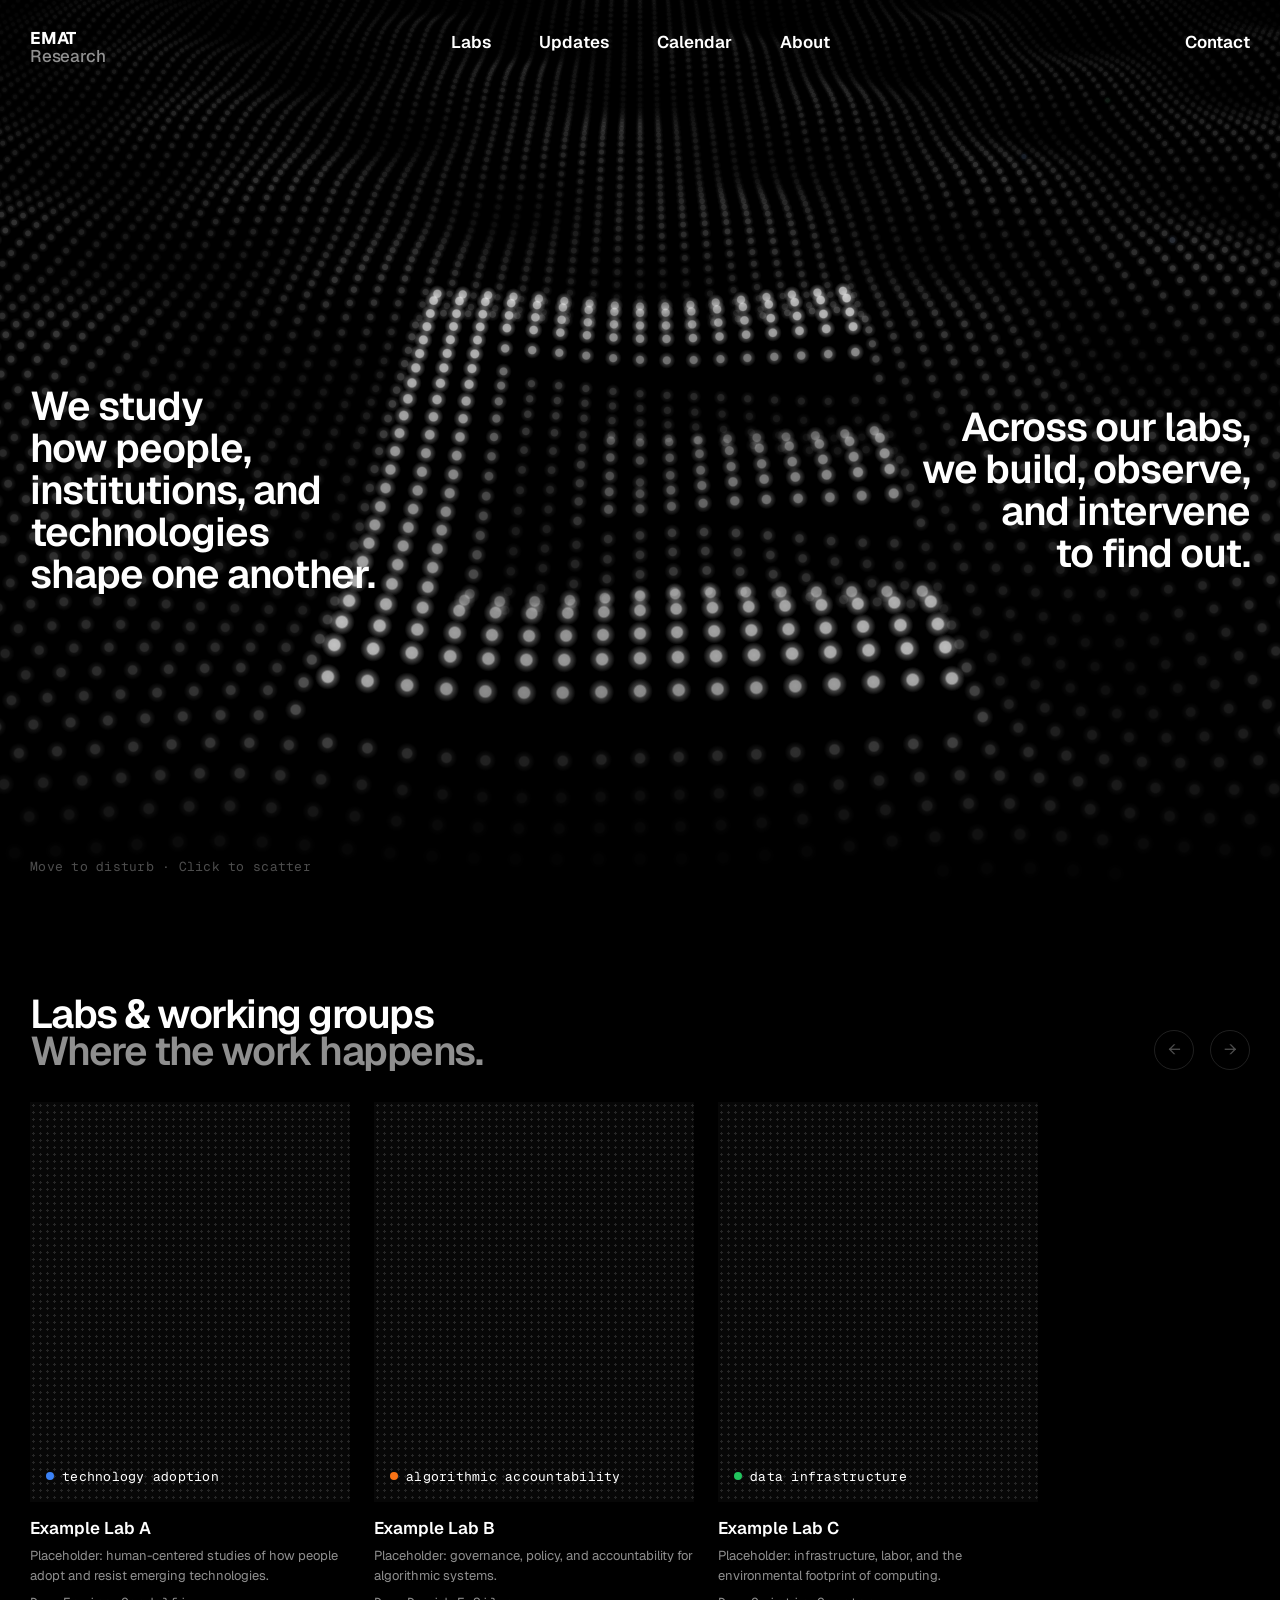
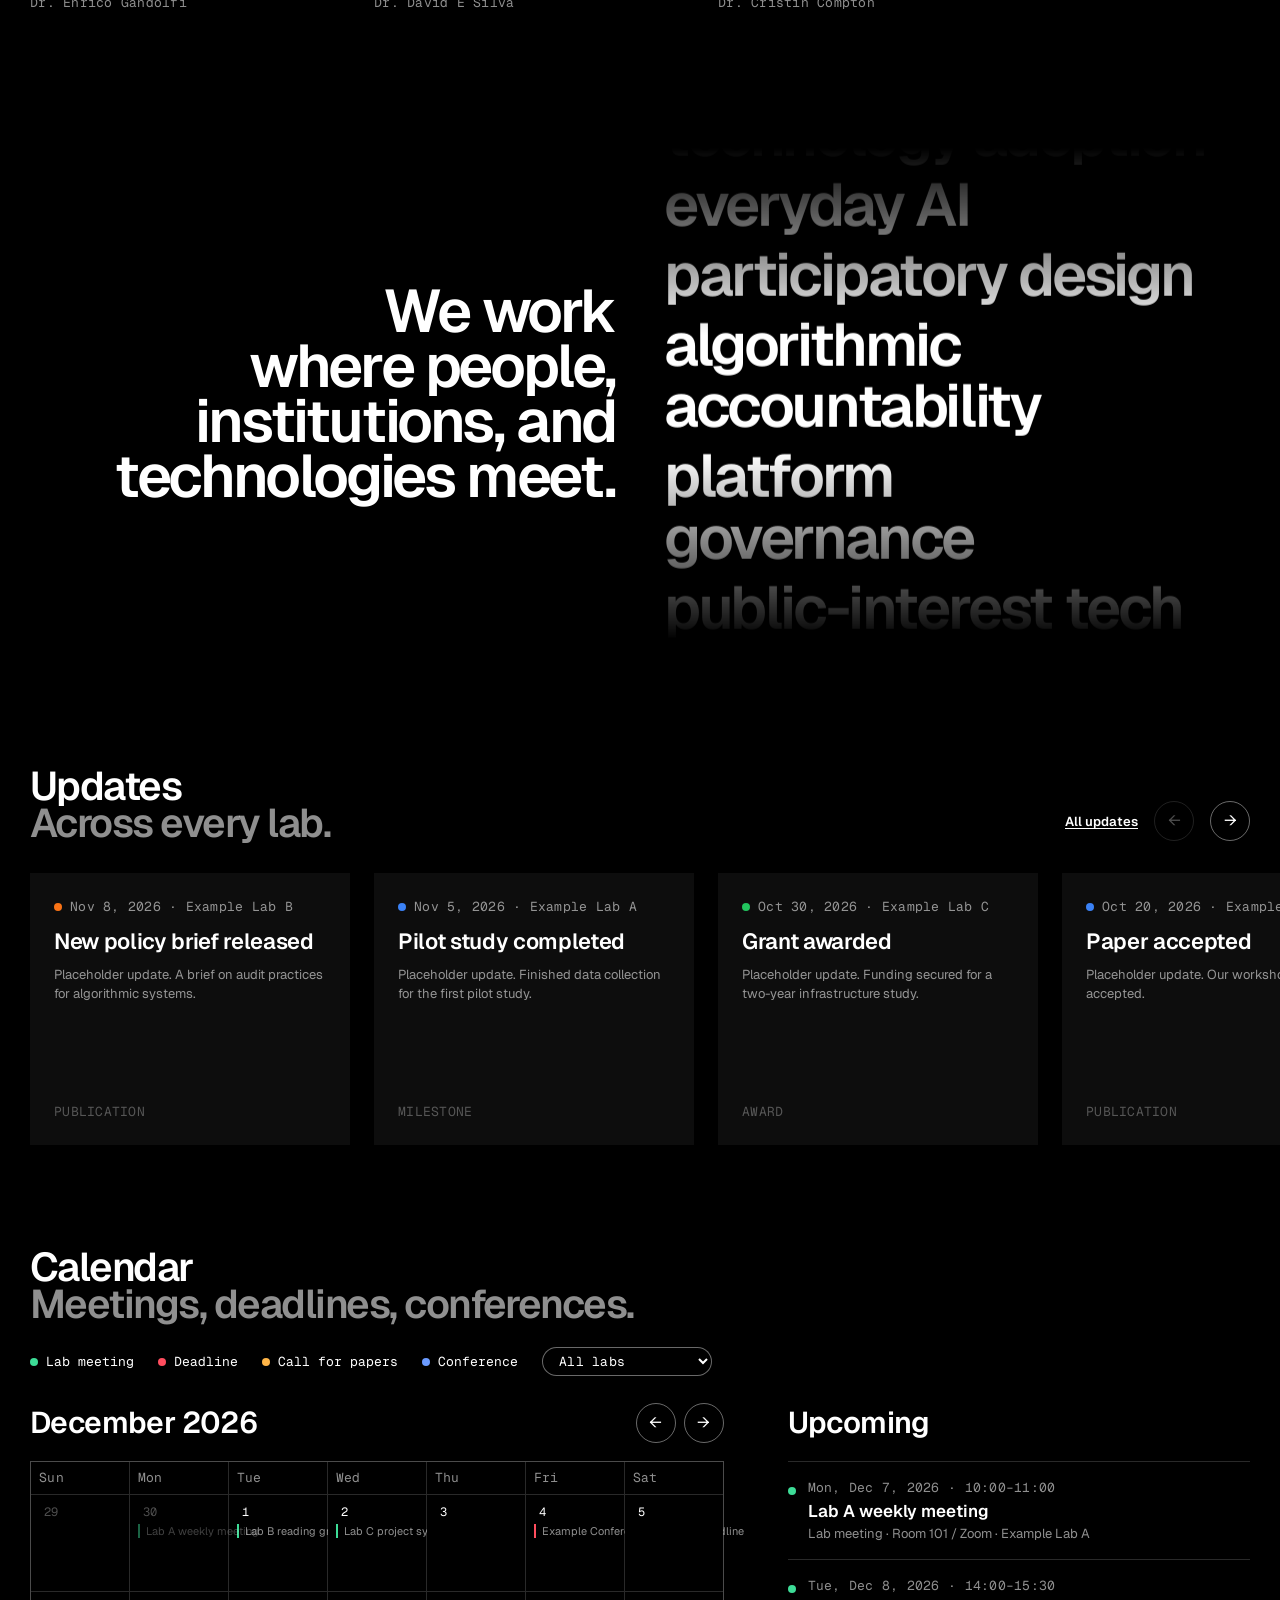
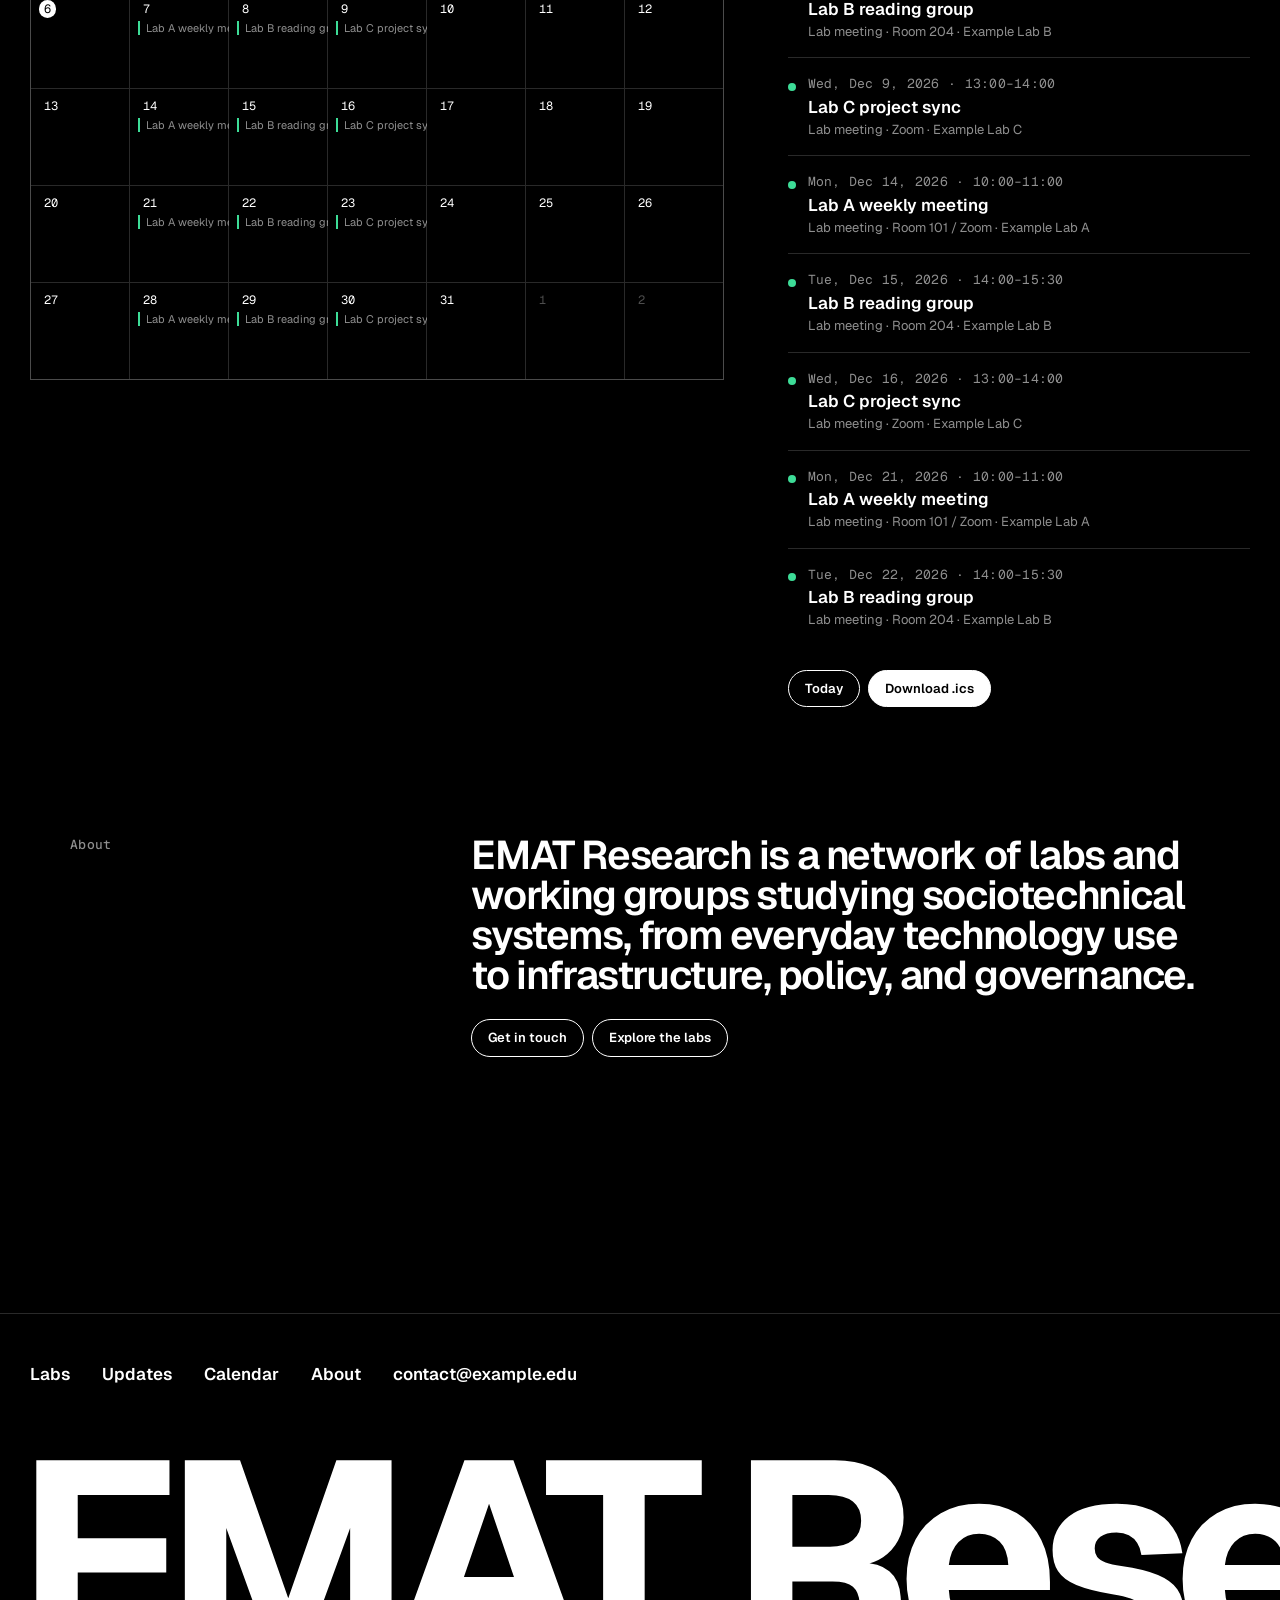
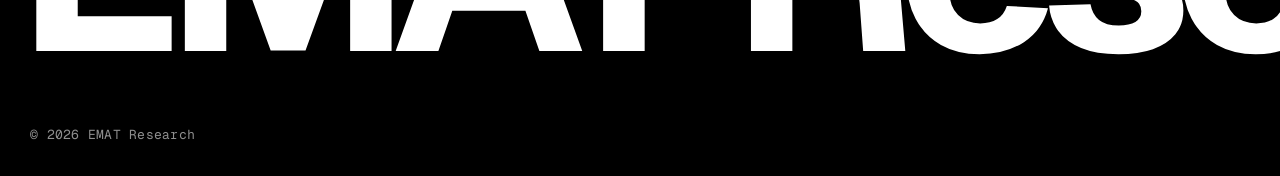
==== commit 848a7e9e: "motion and marks updates" ====
--- a/index.html
+++ b/index.html
@@ -8,7 +8,7 @@
   <meta name="theme-color" content="#000000">
   <link rel="preconnect" href="https://fonts.googleapis.com">
   <link rel="preconnect" href="https://fonts.gstatic.com" crossorigin>
-  <link rel="stylesheet" href="https://fonts.googleapis.com/css2?family=Geist:wght@400;500;600;700&family=Geist+Mono:wght@400;500&display=swap">
+  <link rel="stylesheet" href="https://fonts.googleapis.com/css2?family=Geist:wght@100..900&family=Geist+Mono:wght@400;500&display=swap">
   <link rel="stylesheet" href="assets/css/style.css">
 </head>
 <body>
@@ -19,7 +19,7 @@
     <section class="hero" id="hero">
       <h1 class="sr-only">EMAT Research</h1>
       <canvas class="hero__canvas" aria-hidden="true"></canvas>
-      <div class="hero__mark" data-mark-anchor role="img" aria-label="Interactive group logo made of particles"></div>
+      <div class="hero__mark" data-mark-anchor role="img" aria-label="A flowing field of small orbs in which the letter E slowly rises and sinks"></div>
       <div class="hero__headline" id="hero-headline"></div>
       <p class="hero__hint mono">Move to disturb · Click to scatter</p>
     </section>
--- a/assets/css/style.css
+++ b/assets/css/style.css
@@ -29,12 +29,32 @@
   --t-feature: 1.875rem;
   --t-display: 2.5rem;
   --mark: clamp(280px, 150px + 30vw, 560px);
+
+  /* Springs (underdamped) for every hover/arrival; plain ease is the fallback. */
+  --ease-out: cubic-bezier(.2, .7, .2, 1);
+  --spring: linear(0, 0.057, 0.198, 0.381, 0.573, 0.751, 0.9, 1.013, 1.089, 1.132, 1.147, 1.142, 1.123, 1.097, 1.068, 1.041, 1.018, 1.001, 0.988, 0.981, 0.978, 0.979, 0.981, 0.985, 0.989, 0.993, 0.997, 0.999, 1.001, 1.003, 1.003, 1.003, 1.003, 1.002, 1.002, 1.001, 1.001);
+  --spring-soft: linear(0, 0.083, 0.258, 0.454, 0.63, 0.771, 0.873, 0.942, 0.984, 1.007, 1.018, 1.02, 1.018, 1.015, 1.011, 1.007, 1.004, 1.002, 1.001, 1, 1, 1, 1, 1, 1);
+  --activity: 0;   /* 0..1, set from real updates/deadlines in site.js */
+}
+@supports not (transition-timing-function: linear(0, 1)) {
+  :root { --spring: var(--ease-out); --spring-soft: var(--ease-out); }
+}
+
+/* Registered so they can transition (lab tile heat + lens position). */
+@property --heat { syntax: "<number>"; inherits: true; initial-value: 0; }
+@property --mx { syntax: "<percentage>"; inherits: true; initial-value: 50%; }
+@property --my { syntax: "<percentage>"; inherits: true; initial-value: 60%; }
+
+/* Display type flexes weight with pointer proximity / scroll speed (--flex set in site.js). */
+.sec-head h2, .themes, .about p, .page-title, .gf__word {
+  font-weight: calc(var(--w, 600) + var(--flex, 0) * 85);
 }
 @media (width >= 48rem) {
   :root { --margin: 1.875rem; --gap: 1.5rem; --t-body: 1.0625rem; --t-heading: 1.875rem; --t-feature: 2.5rem; --t-display: 3.75rem; }
 }
 
 * { box-sizing: border-box; }
+[hidden] { display: none !important; }
 html { scroll-behavior: smooth; }
 body {
   margin: 0; background: var(--bg); color: var(--fg);
@@ -105,52 +125,74 @@
   display: flex; flex-wrap: wrap; align-items: end; justify-content: space-between;
   gap: var(--s3); padding-inline: var(--margin); margin-bottom: var(--s5);
 }
-.sec-head h2 { margin: 0; font-size: var(--t-feature); line-height: 1; letter-spacing: -.025em; font-weight: 600; }
+.sec-head h2 { margin: 0; font-size: var(--t-feature); line-height: .92; letter-spacing: -.038em; }
 .sec-head h2 span { display: block; color: var(--muted); }
 .sec-tools { display: flex; align-items: center; gap: var(--s4); }
 .more { font-size: var(--t-small); font-weight: 600; }
 .arrow {
   width: 40px; height: 40px; border-radius: 50%; border: 1px solid var(--hair-strong);
   background: none; cursor: pointer; display: grid; place-items: center; font-size: 16px;
-  transition: background .15s, color .15s;
-}
-.arrow:hover:not(:disabled) { background: var(--fg); color: var(--bg); }
+  transition: background .15s, color .15s, transform .55s var(--spring);
+}
+.arrow:hover:not(:disabled) { background: var(--fg); color: var(--bg); transform: scale(1.08); }
+.arrow:active:not(:disabled) { transform: scale(.94); transition-duration: .1s; }
 .arrow:disabled { opacity: .3; cursor: default; }
 
 .rail { overflow-x: auto; scroll-snap-type: x mandatory; scroll-padding-inline: var(--margin); overscroll-behavior-x: contain; scrollbar-width: none; }
 .rail::-webkit-scrollbar { display: none; }
-.rail__list { display: flex; gap: var(--gap); width: max-content; margin: 0; padding: var(--s2) var(--margin); list-style: none; }
+.rail--drag { cursor: grab; }
+.rail--dragging { cursor: grabbing; user-select: none; }
+.rail--dragging a { pointer-events: none; }
+.rail__list { display: flex; gap: var(--gap); width: max-content; margin: 0; padding: var(--s2) var(--margin); list-style: none; will-change: transform; }
 .rail__item { flex: none; width: min(78vw, 340px); scroll-snap-align: start; }
 @media (width >= 48rem) { .rail__item { width: clamp(260px, 25vw, 380px); } }
 
-/* Lab card */
+/* Lab card: near-black at rest; the lab's color seeps in from the cursor on hover
+   and drains slowly after. The dot screen magnifies under the cursor like a lens. */
 .lcard { position: relative; }
-.lcard__art { position: relative; aspect-ratio: 4 / 5; overflow: hidden; background: var(--surface); }
-.lcard__art img { position: absolute; inset: 0; width: 100%; height: 100%; object-fit: cover; }
-.lcard__art::before {
-  content: ""; position: absolute; inset: -25%;
-  background: radial-gradient(circle at 32% 28%, var(--c) 0, color-mix(in srgb, var(--c) 30%, transparent) 28%, transparent 58%);
-  transition: transform .9s cubic-bezier(.2, .7, .2, 1);
-}
-.lcard__art::after {   /* dot-matrix screen */
+.lcard__art {
+  position: relative; aspect-ratio: 4 / 5; overflow: hidden; background: #070707;
+  --lens: 96px;
+  transition: --heat 1.8s cubic-bezier(.4, 0, .2, 1), --mx .7s var(--spring-soft), --my .7s var(--spring-soft);
+}
+.lcard:hover .lcard__art { --heat: 1; transition: --heat .9s cubic-bezier(.2, .6, .2, 1), --mx .7s var(--spring-soft), --my .7s var(--spring-soft); }
+.lcard__art img { position: absolute; inset: 0; width: 100%; height: 100%; object-fit: cover; opacity: calc(.35 + .65 * var(--heat)); filter: grayscale(calc(1 - var(--heat))); }
+.lcard__art::before {   /* the seep */
   content: ""; position: absolute; inset: 0;
-  background-image: radial-gradient(rgb(0 0 0 / .6) 1.1px, transparent 1.5px); background-size: 7px 7px;
-}
-.lcard__art .mono { position: absolute; left: var(--s4); bottom: var(--s4); z-index: 1; color: var(--fg); }
-.lcard:hover .lcard__art::before { transform: translate(14%, 16%) scale(1.2); }
+  background: radial-gradient(circle at var(--mx) var(--my), var(--c) 0, color-mix(in srgb, var(--c) 38%, transparent) 24%, transparent 64%);
+  opacity: var(--heat); transform: scale(calc(.55 + .55 * var(--heat))); transform-origin: var(--mx) var(--my);
+}
+.lcard__art::after {    /* dot-matrix screen, opened up where the lens sits */
+  content: ""; position: absolute; inset: 0;
+  background-image: radial-gradient(rgb(255 255 255 / .13) 1px, transparent 1.4px); background-size: 7px 7px;
+  -webkit-mask-image: radial-gradient(circle var(--lens) at var(--mx) var(--my), rgb(0 0 0 / calc(1 - var(--heat))) 0 60%, #000 100%);
+          mask-image: radial-gradient(circle var(--lens) at var(--mx) var(--my), rgb(0 0 0 / calc(1 - var(--heat))) 0 60%, #000 100%);
+}
+.lcard__lens {          /* magnified dots under the cursor */
+  position: absolute; inset: 0; pointer-events: none; opacity: var(--heat);
+  background-image: radial-gradient(rgb(255 255 255 / .32) 1.6px, transparent 2.2px); background-size: 11px 11px;
+  background-position: var(--mx) var(--my);
+  -webkit-mask-image: radial-gradient(circle var(--lens) at var(--mx) var(--my), #000 0 55%, transparent 100%);
+          mask-image: radial-gradient(circle var(--lens) at var(--mx) var(--my), #000 0 55%, transparent 100%);
+}
+.lcard__art .mono { position: absolute; left: var(--s4); bottom: var(--s4); z-index: 1; color: var(--fg); display: inline-flex; gap: 8px; align-items: center; }
 .lcard__title { margin: var(--s4) 0 var(--s2); font-size: var(--t-body); font-weight: 600; line-height: 1.2; }
 .lcard__link { text-decoration: none; }
 .lcard__link::after { content: ""; position: absolute; inset: 0; }
 .lcard:hover .lcard__link { text-decoration: underline; }
 .lcard__dek { margin: 0 0 var(--s2); color: var(--muted); font-size: var(--t-small); display: -webkit-box; -webkit-box-orient: vertical; -webkit-line-clamp: 3; overflow: hidden; }
 
-/* Update card */
+/* Update card: fresh updates carry a faint warmth in their lab's color (--fresh 1 → 0 over a week). */
 .ucard {
   position: relative; height: 100%; min-height: 17rem; padding: var(--s5);
-  display: flex; flex-direction: column; gap: var(--s3); background: var(--surface);
-  transition: background .2s;
-}
-.ucard:hover { background: var(--surface-2); }
+  display: flex; flex-direction: column; gap: var(--s3);
+  background:
+    radial-gradient(120% 90% at 0 0, color-mix(in srgb, var(--c, #fff) calc(var(--fresh, 0) * 24%), transparent), transparent 70%),
+    var(--surface);
+  transition: background-color .3s, transform .6s var(--spring);
+}
+.ucard:hover { background-color: var(--surface-2); transform: translateY(-3px); }
+.ucard .dot { box-shadow: 0 0 calc(var(--fresh, 0) * 12px) calc(var(--fresh, 0) * 2px) var(--c, transparent); }
 .ucard__meta { display: flex; gap: var(--s2); align-items: center; color: var(--muted); }
 .ucard__title { margin: 0; font-size: 1.375rem; line-height: 1.1; letter-spacing: -.015em; font-weight: 600; }
 .ucard__title a { text-decoration: none; }
@@ -162,18 +204,16 @@
 /* ---------- Rotating themes ---------- */
 .themes {
   display: grid; gap: var(--s5); align-items: center; max-width: 1200px; margin: 0 auto;
-  padding: var(--s10) var(--margin) var(--s6); font-size: var(--t-feature); line-height: 1.1;
-  letter-spacing: -.025em; font-weight: 600; text-align: center;
-}
-.themes__lede { margin: 0; font: inherit; text-wrap: balance; }
-.themes__window { height: calc(7 * 1.25em); overflow: hidden; mask-image: linear-gradient(transparent, #000 38%, #000 62%, transparent); }
-.themes__track { animation: themes-roll var(--dur, 30s) linear infinite; }
-.themes__window:hover .themes__track, .themes__window:focus-within .themes__track { animation-play-state: paused; }
+  padding: var(--s10) var(--margin) var(--s6); font-size: var(--t-feature); line-height: 1.02;
+  letter-spacing: -.04em; text-align: center;
+}
+.themes__lede { margin: 0; font: inherit; line-height: .92; text-wrap: balance; }
+.themes__window { height: calc(7 * 1.17em); overflow: hidden; -webkit-mask-image: linear-gradient(transparent, #000 38%, #000 62%, transparent); mask-image: linear-gradient(transparent, #000 38%, #000 62%, transparent); }
+.themes__track { will-change: transform; }   /* moved by JS: drifts, speeds up with scroll, coasts back */
 .themes__list { margin: 0; padding: 0; list-style: none; }
 .themes__list li { padding-block: .075em; }
 .themes__list a { text-decoration: none; }
 .themes__list a:hover, .themes__list a:focus-visible { text-decoration: underline; }
-@keyframes themes-roll { to { transform: translateY(-50%); } }
 @media (width >= 64rem) {
   .themes { grid-template-columns: 1fr 1fr; gap: var(--s2) var(--s7); font-size: var(--t-display); text-align: start; }
   .themes__lede { text-align: end; }
@@ -215,6 +255,18 @@
 .meeting { --c: var(--meeting); } .deadline { --c: var(--deadline); }
 .cfp { --c: var(--cfp); } .conference { --c: var(--conference); }
 
+/* Deadlines heat up: --pulse shortens as the date approaches (set in site.js). */
+.bar.pulse { animation: bar-pulse var(--pulse, 3s) ease-in-out infinite; }
+@keyframes bar-pulse { 50% { color: var(--fg); box-shadow: -5px 0 14px -4px var(--c); } }
+.ev.pulse .dot { animation: dot-pulse var(--pulse, 3s) cubic-bezier(.3, 0, .2, 1) infinite; }
+@keyframes dot-pulse {
+  0% { box-shadow: 0 0 0 0 color-mix(in srgb, var(--c) 75%, transparent); }
+  70%, 100% { box-shadow: 0 0 0 8px transparent; }
+}
+/* Today breathes, a little faster when the group is busy. */
+.cal-day.today .n { animation: breathe calc(7s - 3s * var(--activity)) ease-in-out infinite; }
+@keyframes breathe { 50% { box-shadow: 0 0 0 4px rgb(255 255 255 / .2); } }
+
 .agenda h3 { margin: 0 0 var(--s4); font-size: var(--t-heading); font-weight: 600; letter-spacing: -.02em; }
 .evlist { list-style: none; margin: 0; padding: 0; }
 .ev { display: grid; grid-template-columns: 8px 1fr; gap: var(--s3); padding: var(--s4) 0; border-top: 1px solid var(--hair); }
@@ -227,8 +279,9 @@
 .btn {
   display: inline-flex; align-items: center; gap: 6px; padding: 8px 16px; border-radius: 999px;
   border: 1px solid var(--fg); background: none; cursor: pointer; font-size: var(--t-small); font-weight: 600; text-decoration: none;
-  transition: background .15s, color .15s;
-}
+  transition: background .15s, color .15s, transform .55s var(--spring);
+}
+.btn:active { transform: scale(.95); transition-duration: .1s; }
 .btn:hover { background: var(--fg); color: var(--bg); }
 .btn--solid { background: var(--fg); color: var(--bg); }
 .btn--solid:hover { background: none; color: var(--fg); }
@@ -236,18 +289,21 @@
 
 /* ---------- About ---------- */
 .about { display: grid; gap: var(--s6); max-width: 1200px; margin: 0 auto; padding: var(--s10) var(--margin); }
-.about p { margin: 0; font-size: var(--t-feature); line-height: 1.12; letter-spacing: -.025em; font-weight: 600; text-wrap: pretty; }
+.about p { margin: 0; font-size: var(--t-feature); line-height: 1; letter-spacing: -.035em; text-wrap: pretty; }
 @media (width >= 64rem) { .about { grid-template-columns: 1fr 2fr; align-items: start; } }
 
 /* ---------- Inner pages (updates list, lab pages) ---------- */
 .page { padding-top: calc(var(--s10) + var(--s4)); }
-.page-title { margin: 0 0 var(--s6); padding-inline: var(--margin); font-size: var(--t-display); line-height: 1; letter-spacing: -.035em; font-weight: 600; }
+.page-title { margin: 0 0 var(--s6); padding-inline: var(--margin); font-size: var(--t-display); line-height: .9; letter-spacing: -.045em; }
 .wrap { padding-inline: var(--margin); }
 .chips { display: flex; flex-wrap: wrap; gap: var(--s2); margin-bottom: var(--s5); }
 .chip { background: none; border: 1px solid var(--hair-strong); border-radius: 999px; padding: 4px 14px; cursor: pointer; font-size: var(--t-small); display: inline-flex; gap: 8px; align-items: center; }
 .chip[aria-pressed="true"] { background: var(--fg); color: var(--bg); border-color: var(--fg); }
 .ulist { list-style: none; margin: 0; padding: 0; }
-.urow { display: grid; gap: var(--s2) var(--s6); padding: var(--s5) 0; border-top: 1px solid var(--hair); }
+.urow {
+  display: grid; gap: var(--s2) var(--s6); padding: var(--s5) 0; border-top: 1px solid var(--hair);
+  background: linear-gradient(90deg, color-mix(in srgb, var(--c, #fff) calc(var(--fresh, 0) * 14%), transparent), transparent 45%);
+}
 .urow time { color: var(--muted); }
 .urow h3 { margin: 0 0 var(--s2); font-size: 1.375rem; line-height: 1.15; letter-spacing: -.015em; font-weight: 600; }
 .urow h3 a { text-decoration: none; } .urow h3 a:hover { text-decoration: underline; }
@@ -273,24 +329,37 @@
 .prose p { margin: 0 0 1em; }
 
 /* ---------- Footer ---------- */
-.gf { margin-top: var(--s10); border-top: 1px solid var(--hair); padding: var(--s7) var(--margin) var(--s6); display: grid; gap: var(--s8); }
+.gf { margin-top: var(--s10); border-top: 1px solid var(--hair); padding: var(--s7) var(--margin) var(--s6); display: grid; gap: var(--s8); overflow: hidden; }
 .gf__nav { display: flex; flex-wrap: wrap; gap: var(--s2) var(--s6); font-weight: 600; }
 .gf__nav a { text-decoration: none; } .gf__nav a:hover { text-decoration: underline; }
-.gf__word { margin: 0; font-size: clamp(3rem, 13vw, 12rem); line-height: .82; letter-spacing: -.06em; font-weight: 700; }
+.gf__word {   /* deliberately too big: crops off the right edge */
+  --w: 700; margin: 0 0 0 -.05em; font-size: clamp(5rem, 21vw, 24rem); line-height: .78;
+  letter-spacing: -.065em; white-space: nowrap;
+}
 .gf__row { display: flex; flex-wrap: wrap; justify-content: space-between; gap: var(--s3); color: var(--muted); }
 
-/* ---------- Cursor label ---------- */
-.cursor {
-  position: fixed; left: 0; top: 0; z-index: 50; pointer-events: none;
+/* ---------- Cursor blob ----------
+   A soft dot that trails the pointer on a spring, stretches with speed, is pulled toward
+   links and swells over them (inverting what's beneath), and becomes a label on [data-cursor]. */
+.blob { position: fixed; left: 0; top: 0; z-index: 60; pointer-events: none; opacity: 0; transition: opacity .25s; }
+.blob.on { opacity: 1; }
+.blob__dot {
+  position: absolute; left: -6px; top: -6px; width: 12px; height: 12px; border-radius: 50%;
+  background: #fff; mix-blend-mode: difference;
+}
+.blob__label {
+  position: absolute; left: 14px; top: 14px; white-space: nowrap;
   padding: 4px 10px; border-radius: 999px; background: var(--fg); color: var(--bg);
-  font: 500 12px/1.4 var(--mono); opacity: 0; transition: opacity .15s;
-  transform: translate(calc(var(--x, 0px) + 14px), calc(var(--y, 0px) + 14px));
-}
-.cursor.on { opacity: 1; }
+  font: 500 12px/1.4 var(--mono); opacity: 0; transform: scale(.6); transform-origin: 0 0;
+  transition: opacity .2s, transform .5s var(--spring);
+}
+.blob--label .blob__label { opacity: 1; transform: none; }
 
 @media (prefers-reduced-motion: reduce) {
   html { scroll-behavior: auto; }
   .themes__window { overflow-y: auto; }
-  .themes__track { animation: none; }
-  .lcard__art::before { transition: none; }
-}
+  .lcard__art, .lcard:hover .lcard__art { transition: none; }
+  .bar.pulse, .ev.pulse .dot, .cal-day.today .n { animation: none; }
+  .ev.pulse .dot { box-shadow: 0 0 0 3px color-mix(in srgb, var(--c) 35%, transparent); }
+  .ucard, .ucard:hover, .arrow, .btn { transform: none; transition: background-color .15s, color .15s; }
+}
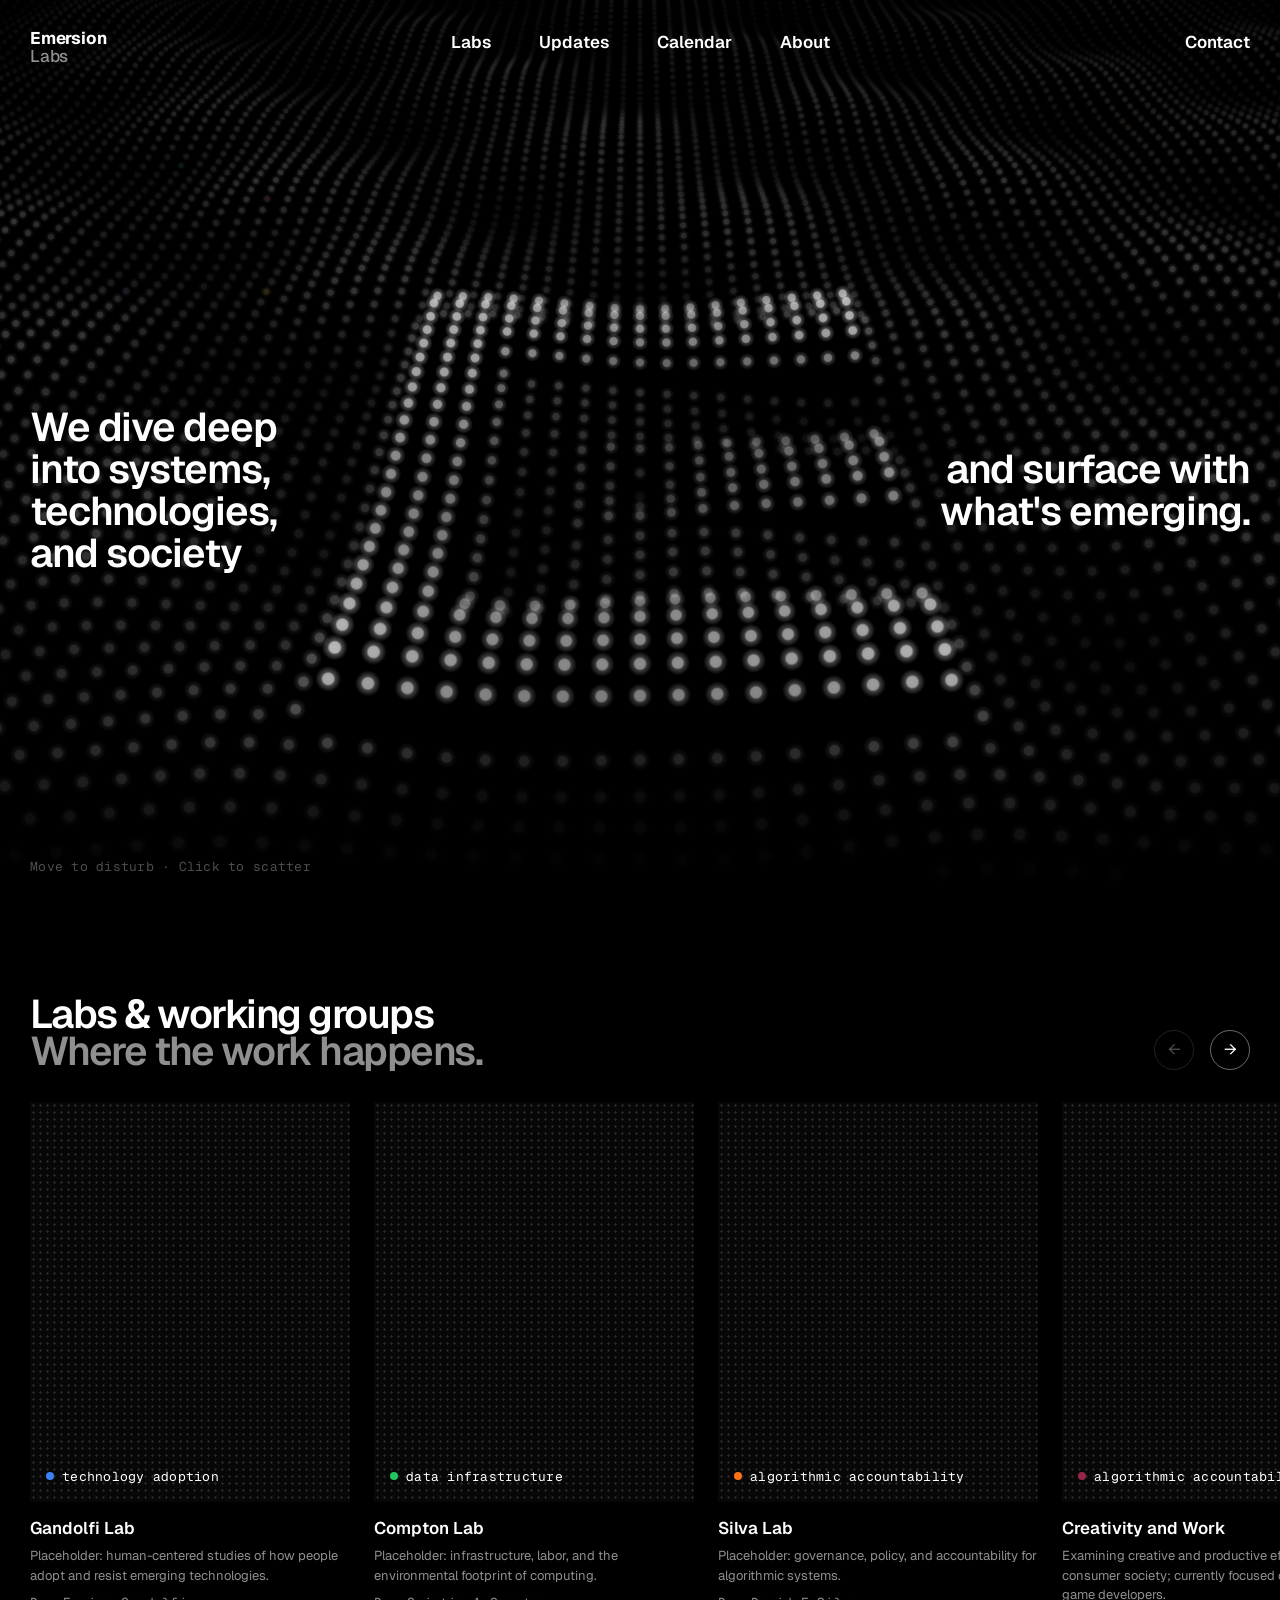
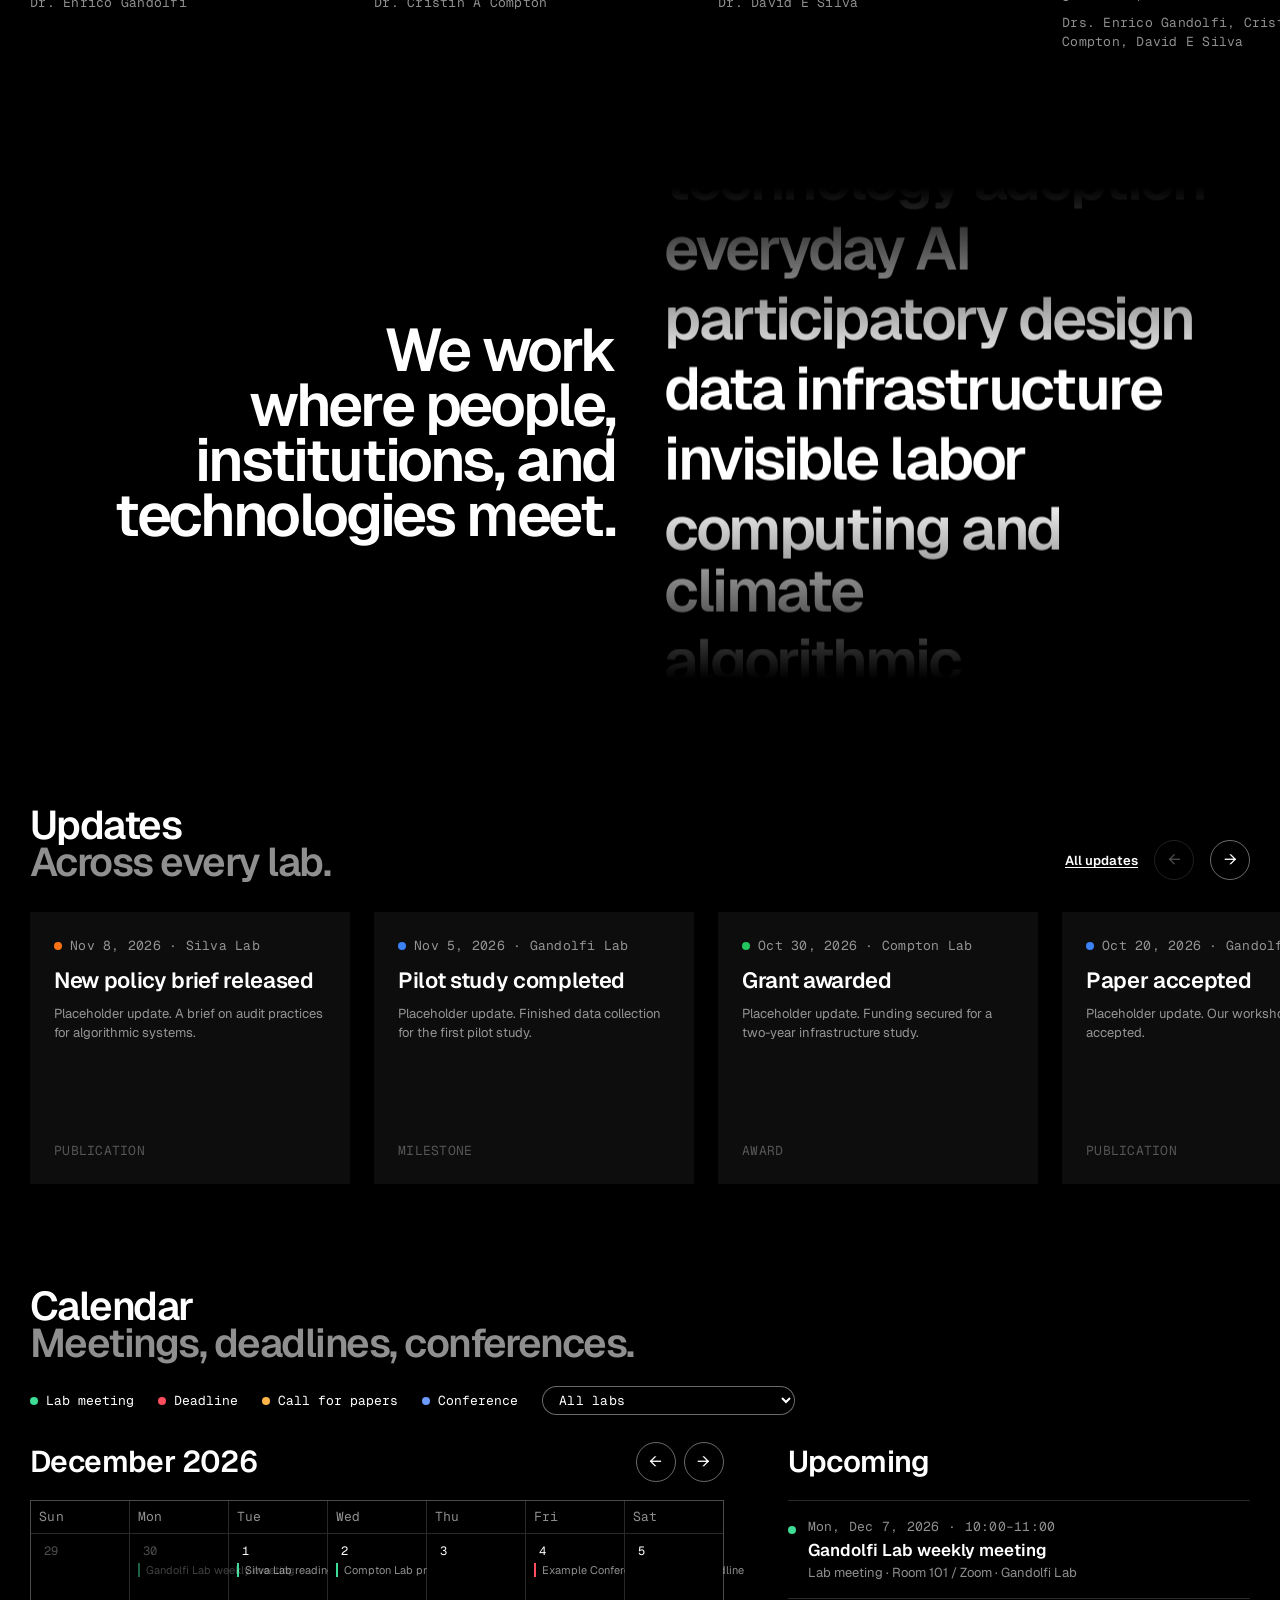
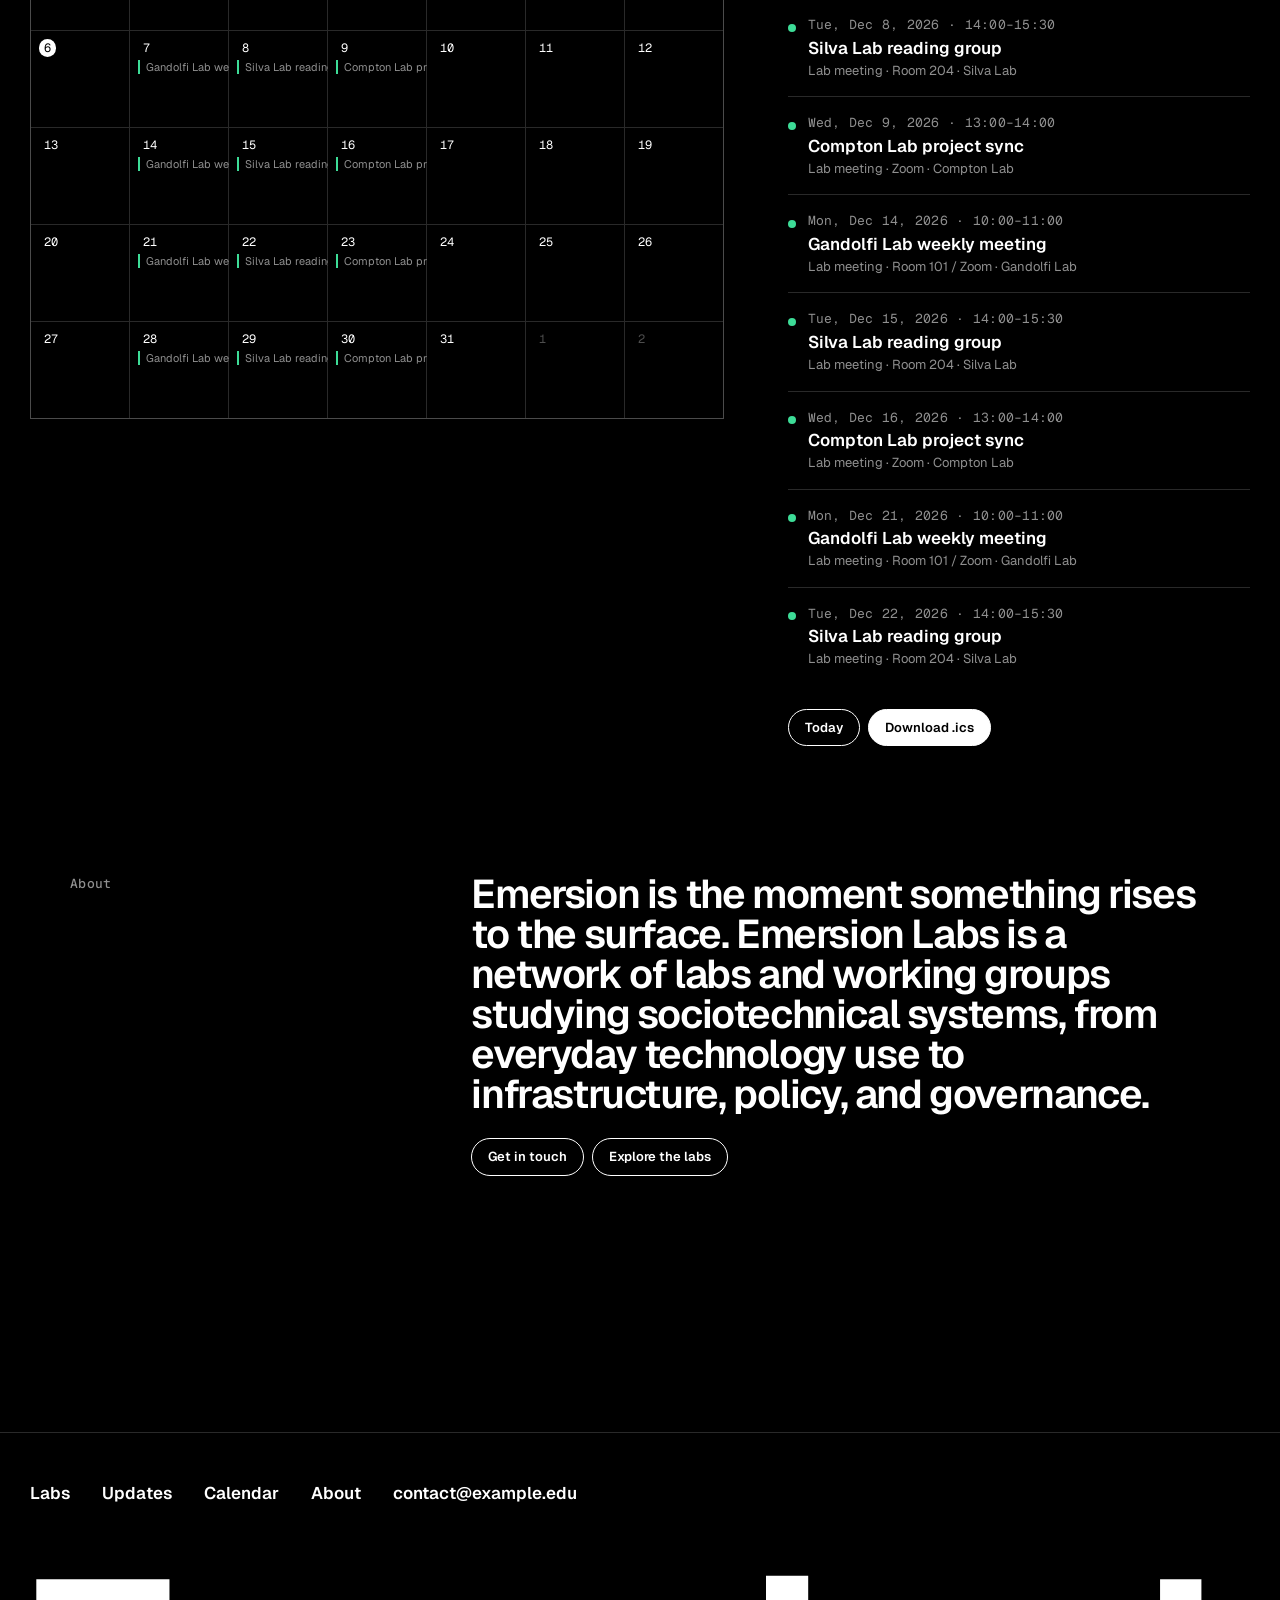
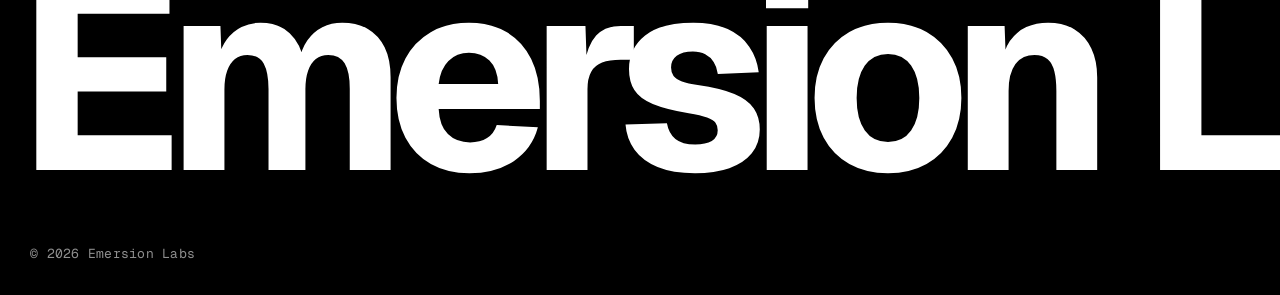
==== commit 099f4fcf: "emersion labs" ====
--- a/index.html
+++ b/index.html
@@ -3,7 +3,7 @@
 <head>
   <meta charset="utf-8">
   <meta name="viewport" content="width=device-width, initial-scale=1">
-  <title>EMAT Research</title>
+  <title>Emersion Labs</title>
   <meta name="description" content="A network of labs and working groups researching sociotechnical systems.">
   <meta name="theme-color" content="#000000">
   <link rel="preconnect" href="https://fonts.googleapis.com">
@@ -17,7 +17,7 @@
 
   <main id="main">
     <section class="hero" id="hero">
-      <h1 class="sr-only">EMAT Research</h1>
+      <h1 class="sr-only">Emersion Labs</h1>
       <canvas class="hero__canvas" aria-hidden="true"></canvas>
       <div class="hero__mark" data-mark-anchor role="img" aria-label="A flowing field of small orbs in which the letter E slowly rises and sinks"></div>
       <div class="hero__headline" id="hero-headline"></div>
